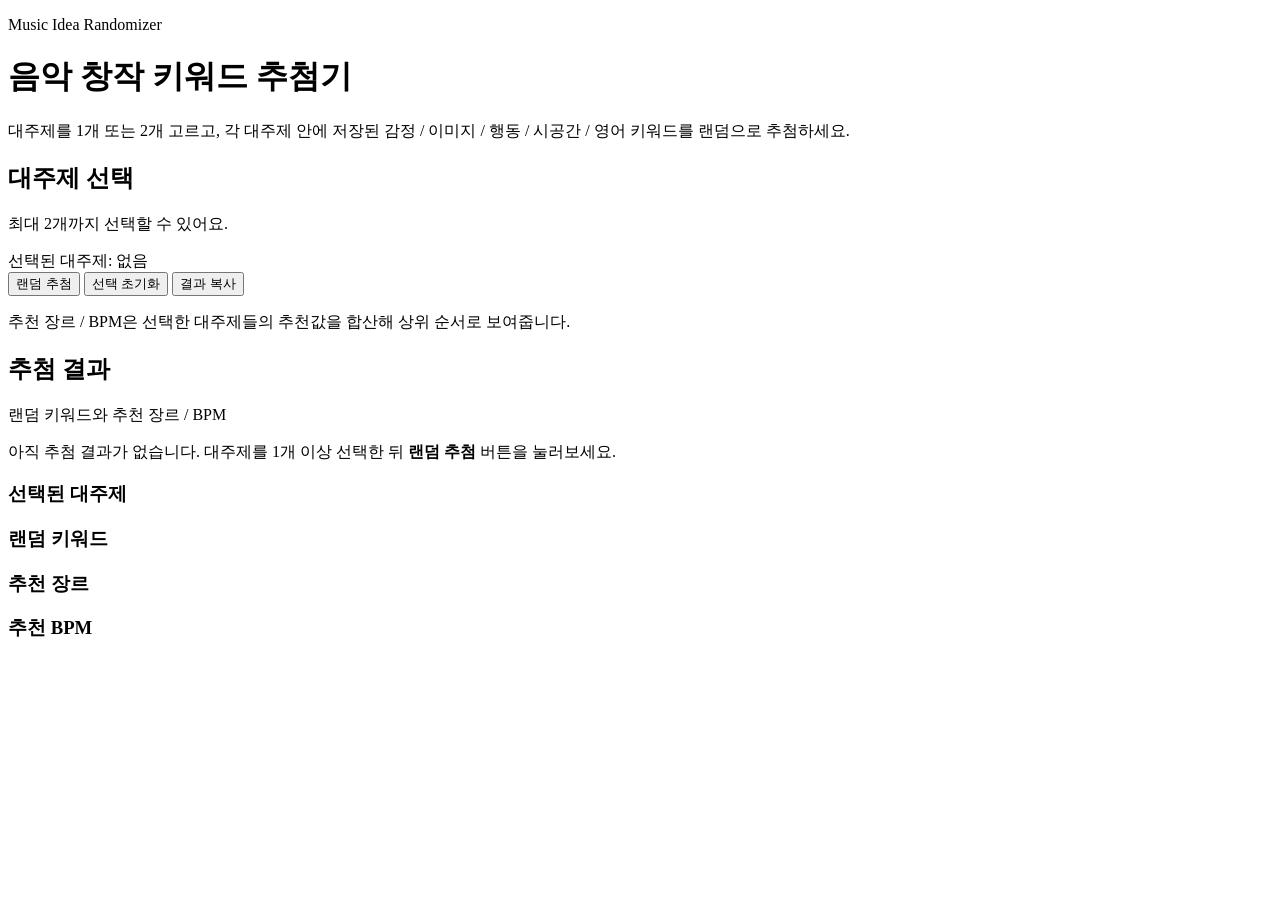
==== index.html @ 4cd6a11c "Create index.html" ====
<!DOCTYPE html>
<html lang="ko">
<head>
  <meta charset="UTF-8" />
  <meta name="viewport" content="width=device-width, initial-scale=1.0" />
  <title>Music Idea Randomizer</title>
  <link rel="stylesheet" href="./style.css" />
</head>
<body>
  <div class="app-shell">
    <header class="hero">
      <p class="hero-kicker">Music Idea Randomizer</p>
      <h1>음악 창작 키워드 추첨기</h1>
      <p class="hero-desc">
        대주제를 1개 또는 2개 고르고, 각 대주제 안에 저장된
        감정 / 이미지 / 행동 / 시공간 / 영어 키워드를 랜덤으로 추첨하세요.
      </p>
    </header>

    <main class="main-grid">
      <section class="panel">
        <div class="panel-head">
          <div>
            <h2>대주제 선택</h2>
            <p class="panel-sub">최대 2개까지 선택할 수 있어요.</p>
          </div>
          <div id="selectedSummary" class="selected-summary">
            선택된 대주제: 없음
          </div>
        </div>

        <div id="themeGrid" class="theme-grid"></div>
      </section>

      <section class="panel control-panel">
        <div class="control-buttons">
          <button id="drawBtn" class="btn btn-primary">랜덤 추첨</button>
          <button id="resetBtn" class="btn btn-secondary">선택 초기화</button>
          <button id="copyBtn" class="btn btn-ghost">결과 복사</button>
        </div>
        <p class="panel-note">
          추천 장르 / BPM은 선택한 대주제들의 추천값을 합산해 상위 순서로 보여줍니다.
        </p>
      </section>

      <section class="panel">
        <div class="panel-head">
          <div>
            <h2>추첨 결과</h2>
            <p class="panel-sub">랜덤 키워드와 추천 장르 / BPM</p>
          </div>
        </div>

        <div id="emptyState" class="empty-state">
          아직 추첨 결과가 없습니다. 대주제를 1개 이상 선택한 뒤
          <strong>랜덤 추첨</strong> 버튼을 눌러보세요.
        </div>

        <div id="resultWrap" class="result-wrap is-hidden">
          <div class="result-section">
            <h3>선택된 대주제</h3>
            <div id="selectedThemesView" class="selected-themes-view"></div>
          </div>

          <div class="result-section">
            <h3>랜덤 키워드</h3>
            <div id="keywordCards" class="keyword-cards"></div>
          </div>

          <div class="recommend-grid">
            <div class="result-section">
              <h3>추천 장르</h3>
              <div id="genreRecommendations" class="recommend-list"></div>
            </div>

            <div class="result-section">
              <h3>추천 BPM</h3>
              <div id="bpmRecommendations" class="recommend-list"></div>
            </div>
          </div>
        </div>
      </section>
    </main>
  </div>

  <script src="./app.js"></script>
</body>
</html>
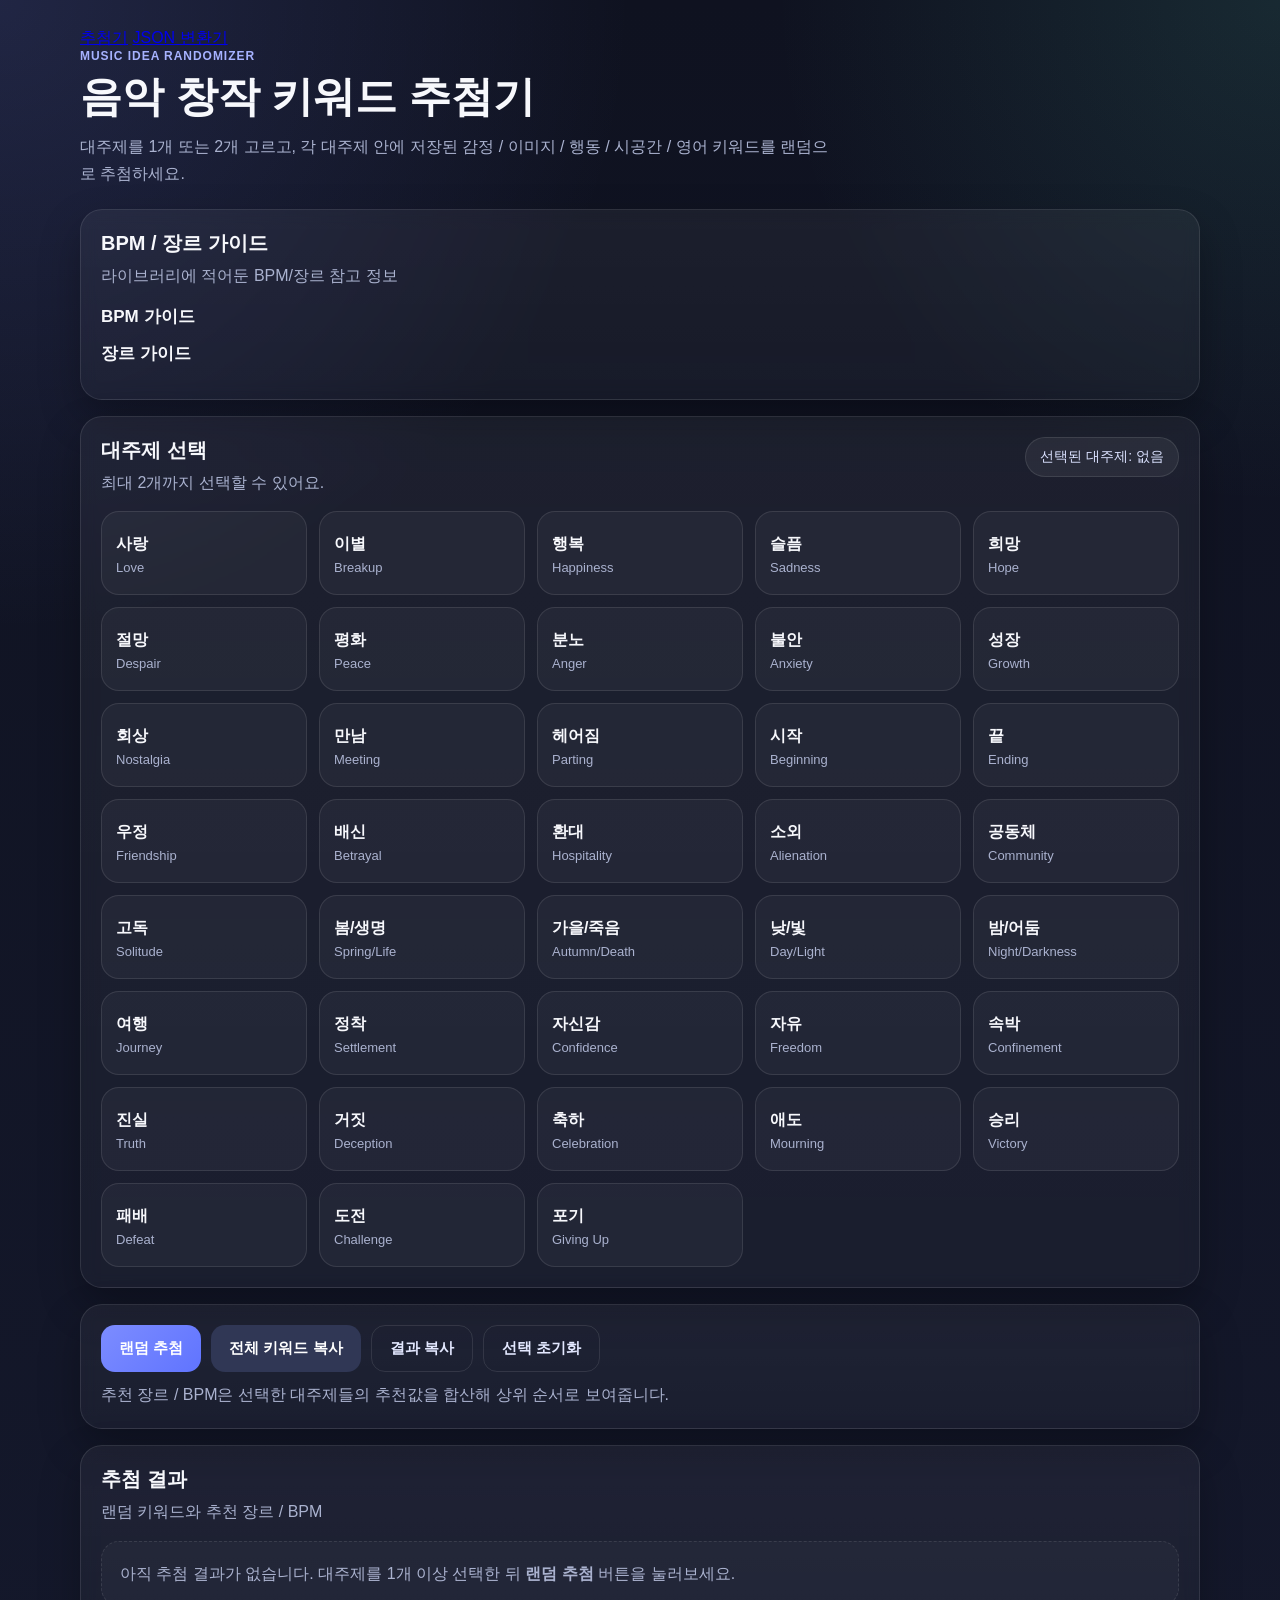
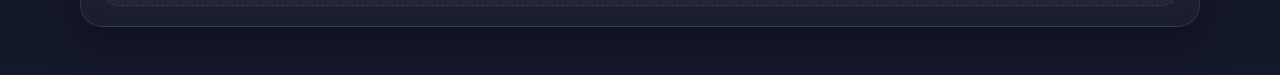
==== commit f27b9b8b: "Update index.html" ====
--- a/index.html
+++ b/index.html
@@ -9,6 +9,10 @@
 <body>
   <div class="app-shell">
     <header class="hero">
+      <div class="top-nav">
+        <a class="nav-link" href="./index.html">추첨기</a>
+        <a class="nav-link" href="./converter.html">JSON 변환기</a>
+      </div>
       <p class="hero-kicker">Music Idea Randomizer</p>
       <h1>음악 창작 키워드 추첨기</h1>
       <p class="hero-desc">
@@ -18,6 +22,26 @@
     </header>
 
     <main class="main-grid">
+      <section class="panel">
+        <div class="panel-head">
+          <div>
+            <h2>BPM / 장르 가이드</h2>
+            <p class="panel-sub">라이브러리에 적어둔 BPM/장르 참고 정보</p>
+          </div>
+        </div>
+
+        <div class="guide-grid">
+          <div class="guide-block">
+            <h3>BPM 가이드</h3>
+            <div id="bpmLibraryView" class="guide-list"></div>
+          </div>
+
+          <div class="guide-block">
+            <h3>장르 가이드</h3>
+            <div id="genreLibraryView" class="guide-list"></div>
+          </div>
+        </div>
+      </section>
       <section class="panel">
         <div class="panel-head">
           <div>
@@ -35,8 +59,9 @@
       <section class="panel control-panel">
         <div class="control-buttons">
           <button id="drawBtn" class="btn btn-primary">랜덤 추첨</button>
-          <button id="resetBtn" class="btn btn-secondary">선택 초기화</button>
+          <button id="copyKeywordsBtn" class="btn btn-secondary">전체 키워드 복사</button>
           <button id="copyBtn" class="btn btn-ghost">결과 복사</button>
+          <button id="resetBtn" class="btn btn-ghost">선택 초기화</button>
         </div>
         <p class="panel-note">
           추천 장르 / BPM은 선택한 대주제들의 추천값을 합산해 상위 순서로 보여줍니다.
@@ -57,6 +82,10 @@
         </div>
 
         <div id="resultWrap" class="result-wrap is-hidden">
+          <div class="result-section">
+            <h3>선택 주제별 추천</h3>
+            <div id="themeRecommendationsView" class="theme-recommend-grid"></div>
+          </div>
           <div class="result-section">
             <h3>선택된 대주제</h3>
             <div id="selectedThemesView" class="selected-themes-view"></div>
--- a/style.css
+++ b/style.css
@@ -0,0 +1,387 @@
+:root {
+  --bg: #0f1220;
+  --bg-2: #14182b;
+  --panel: rgba(255, 255, 255, 0.05);
+  --panel-strong: rgba(255, 255, 255, 0.08);
+  --line: rgba(255, 255, 255, 0.1);
+  --text: #f7f8fc;
+  --muted: #aab2cf;
+  --primary: #7c8cff;
+  --primary-strong: #6074ff;
+  --chip: #232942;
+  --chip-active: rgba(124, 140, 255, 0.18);
+  --shadow: 0 18px 40px rgba(0, 0, 0, 0.28);
+  --radius-xl: 22px;
+  --radius-lg: 18px;
+  --radius-md: 14px;
+  --radius-sm: 12px;
+}
+
+* {
+  box-sizing: border-box;
+}
+
+html,
+body {
+  margin: 0;
+  padding: 0;
+}
+
+body {
+  font-family: "Pretendard", "Apple SD Gothic Neo", "Noto Sans KR", sans-serif;
+  color: var(--text);
+  background:
+    radial-gradient(circle at 0% 0%, rgba(124, 140, 255, 0.16), transparent 30%),
+    radial-gradient(circle at 100% 0%, rgba(90, 210, 180, 0.12), transparent 24%),
+    linear-gradient(180deg, var(--bg), var(--bg-2));
+  min-height: 100vh;
+}
+
+.app-shell {
+  width: min(1120px, calc(100% - 28px));
+  margin: 0 auto;
+  padding: 28px 0 48px;
+}
+
+.hero {
+  margin-bottom: 22px;
+}
+
+.hero-kicker {
+  margin: 0 0 10px;
+  color: #a6b2ff;
+  font-weight: 700;
+  font-size: 12px;
+  letter-spacing: 0.08em;
+  text-transform: uppercase;
+}
+
+.hero h1 {
+  margin: 0 0 12px;
+  font-size: clamp(28px, 4vw, 42px);
+  line-height: 1.14;
+}
+
+.hero-desc {
+  margin: 0;
+  color: var(--muted);
+  line-height: 1.7;
+  max-width: 760px;
+}
+
+.main-grid {
+  display: grid;
+  gap: 16px;
+}
+
+.panel {
+  background: linear-gradient(180deg, rgba(255,255,255,0.05), rgba(255,255,255,0.03));
+  border: 1px solid var(--line);
+  border-radius: var(--radius-xl);
+  padding: 20px;
+  box-shadow: var(--shadow);
+  backdrop-filter: blur(8px);
+}
+
+.panel-head {
+  display: flex;
+  justify-content: space-between;
+  align-items: flex-start;
+  gap: 16px;
+  margin-bottom: 16px;
+}
+
+.panel h2 {
+  margin: 0 0 6px;
+  font-size: 20px;
+}
+
+.panel h3 {
+  margin: 0 0 14px;
+  font-size: 17px;
+}
+
+.panel-sub,
+.panel-note {
+  margin: 0;
+  color: var(--muted);
+  line-height: 1.6;
+}
+
+.selected-summary {
+  background: rgba(255, 255, 255, 0.06);
+  border: 1px solid var(--line);
+  color: #dbe1ff;
+  border-radius: 999px;
+  padding: 10px 14px;
+  font-size: 14px;
+  white-space: nowrap;
+}
+
+.theme-grid {
+  display: grid;
+  grid-template-columns: repeat(auto-fill, minmax(170px, 1fr));
+  gap: 12px;
+}
+
+.theme-btn {
+  appearance: none;
+  border: 1px solid var(--line);
+  background: rgba(255, 255, 255, 0.04);
+  color: var(--text);
+  border-radius: var(--radius-lg);
+  padding: 14px 14px 12px;
+  min-height: 84px;
+  text-align: left;
+  cursor: pointer;
+  transition: transform 0.16s ease, border-color 0.16s ease, background 0.16s ease;
+}
+
+.theme-btn:hover {
+  transform: translateY(-2px);
+  border-color: rgba(124, 140, 255, 0.5);
+}
+
+.theme-btn.is-active {
+  background: linear-gradient(180deg, var(--chip-active), rgba(124, 140, 255, 0.08));
+  border-color: rgba(124, 140, 255, 0.78);
+  box-shadow: inset 0 0 0 1px rgba(124, 140, 255, 0.2);
+}
+
+.theme-btn .ko {
+  display: block;
+  font-size: 16px;
+  font-weight: 700;
+  margin-bottom: 5px;
+}
+
+.theme-btn .en {
+  display: block;
+  font-size: 13px;
+  color: var(--muted);
+}
+
+.control-panel {
+  display: flex;
+  flex-direction: column;
+  gap: 10px;
+}
+
+.control-buttons {
+  display: flex;
+  flex-wrap: wrap;
+  gap: 10px;
+}
+
+.btn {
+  appearance: none;
+  border: 0;
+  border-radius: var(--radius-md);
+  padding: 13px 18px;
+  font-size: 15px;
+  font-weight: 700;
+  cursor: pointer;
+  transition: transform 0.16s ease, opacity 0.16s ease;
+}
+
+.btn:hover {
+  transform: translateY(-1px);
+}
+
+.btn-primary {
+  background: linear-gradient(135deg, var(--primary), var(--primary-strong));
+  color: #fff;
+}
+
+.btn-secondary {
+  background: #303755;
+  color: #fff;
+}
+
+.btn-ghost {
+  background: transparent;
+  border: 1px solid var(--line);
+  color: #e3e8ff;
+}
+
+.empty-state {
+  border: 1px dashed var(--line);
+  background: rgba(255, 255, 255, 0.03);
+  border-radius: var(--radius-lg);
+  padding: 18px;
+  color: var(--muted);
+  line-height: 1.7;
+}
+
+.result-wrap {
+  display: grid;
+  gap: 16px;
+}
+
+.is-hidden {
+  display: none !important;
+}
+
+.result-section {
+  background: rgba(255, 255, 255, 0.03);
+  border: 1px solid var(--line);
+  border-radius: var(--radius-lg);
+  padding: 16px;
+}
+
+.selected-themes-view {
+  display: flex;
+  flex-wrap: wrap;
+  gap: 10px;
+}
+
+.theme-tag {
+  display: inline-flex;
+  align-items: center;
+  gap: 8px;
+  background: var(--chip);
+  border: 1px solid var(--line);
+  border-radius: 999px;
+  padding: 10px 14px;
+  font-size: 14px;
+}
+
+.theme-tag span {
+  color: var(--muted);
+}
+
+.keyword-cards {
+  display: grid;
+  grid-template-columns: repeat(auto-fit, minmax(185px, 1fr));
+  gap: 12px;
+}
+
+.keyword-card {
+  background: linear-gradient(180deg, rgba(124, 140, 255, 0.12), rgba(255, 255, 255, 0.03));
+  border: 1px solid var(--line);
+  border-radius: var(--radius-md);
+  padding: 14px;
+}
+
+.keyword-label {
+  color: #b2badb;
+  font-size: 13px;
+  margin-bottom: 8px;
+}
+
+.keyword-value {
+  font-size: 18px;
+  font-weight: 700;
+  line-height: 1.5;
+  word-break: keep-all;
+}
+
+.recommend-grid {
+  display: grid;
+  grid-template-columns: 1fr 1fr;
+  gap: 12px;
+}
+
+.recommend-list {
+  display: grid;
+  gap: 10px;
+}
+
+.recommend-item {
+  background: var(--chip);
+  border: 1px solid var(--line);
+  border-radius: var(--radius-md);
+  padding: 12px 14px;
+}
+
+.recommend-top {
+  display: flex;
+  justify-content: space-between;
+  align-items: center;
+  gap: 12px;
+  margin-bottom: 6px;
+}
+
+.recommend-name {
+  font-weight: 700;
+}
+
+.recommend-score {
+  font-size: 12px;
+  color: #cfdaff;
+  background: rgba(124, 140, 255, 0.15);
+  border: 1px solid rgba(124, 140, 255, 0.24);
+  border-radius: 999px;
+  padding: 4px 8px;
+  white-space: nowrap;
+}
+
+.recommend-reason {
+  color: var(--muted);
+  font-size: 13px;
+  line-height: 1.6;
+}
+
+.toast {
+  position: fixed;
+  left: 50%;
+  bottom: 24px;
+  transform: translateX(-50%);
+  background: #20263d;
+  color: #fff;
+  border: 1px solid var(--line);
+  border-radius: 999px;
+  padding: 12px 16px;
+  box-shadow: var(--shadow);
+  z-index: 999;
+  font-size: 14px;
+}
+
+@media (max-width: 820px) {
+  .panel-head {
+    flex-direction: column;
+  }
+
+  .selected-summary {
+    width: 100%;
+    white-space: normal;
+  }
+
+  .recommend-grid {
+    grid-template-columns: 1fr;
+  }
+}
+
+@media (max-width: 720px) {
+  .app-shell {
+    width: min(100% - 18px, 1100px);
+    padding-top: 18px;
+  }
+
+  .panel {
+    padding: 16px;
+  }
+
+  .theme-grid {
+    grid-template-columns: repeat(2, 1fr);
+  }
+
+  .keyword-cards {
+    grid-template-columns: 1fr 1fr;
+  }
+}
+
+@media (max-width: 520px) {
+  .theme-grid,
+  .keyword-cards {
+    grid-template-columns: 1fr;
+  }
+
+  .control-buttons {
+    flex-direction: column;
+  }
+
+  .btn {
+    width: 100%;
+  }
+}
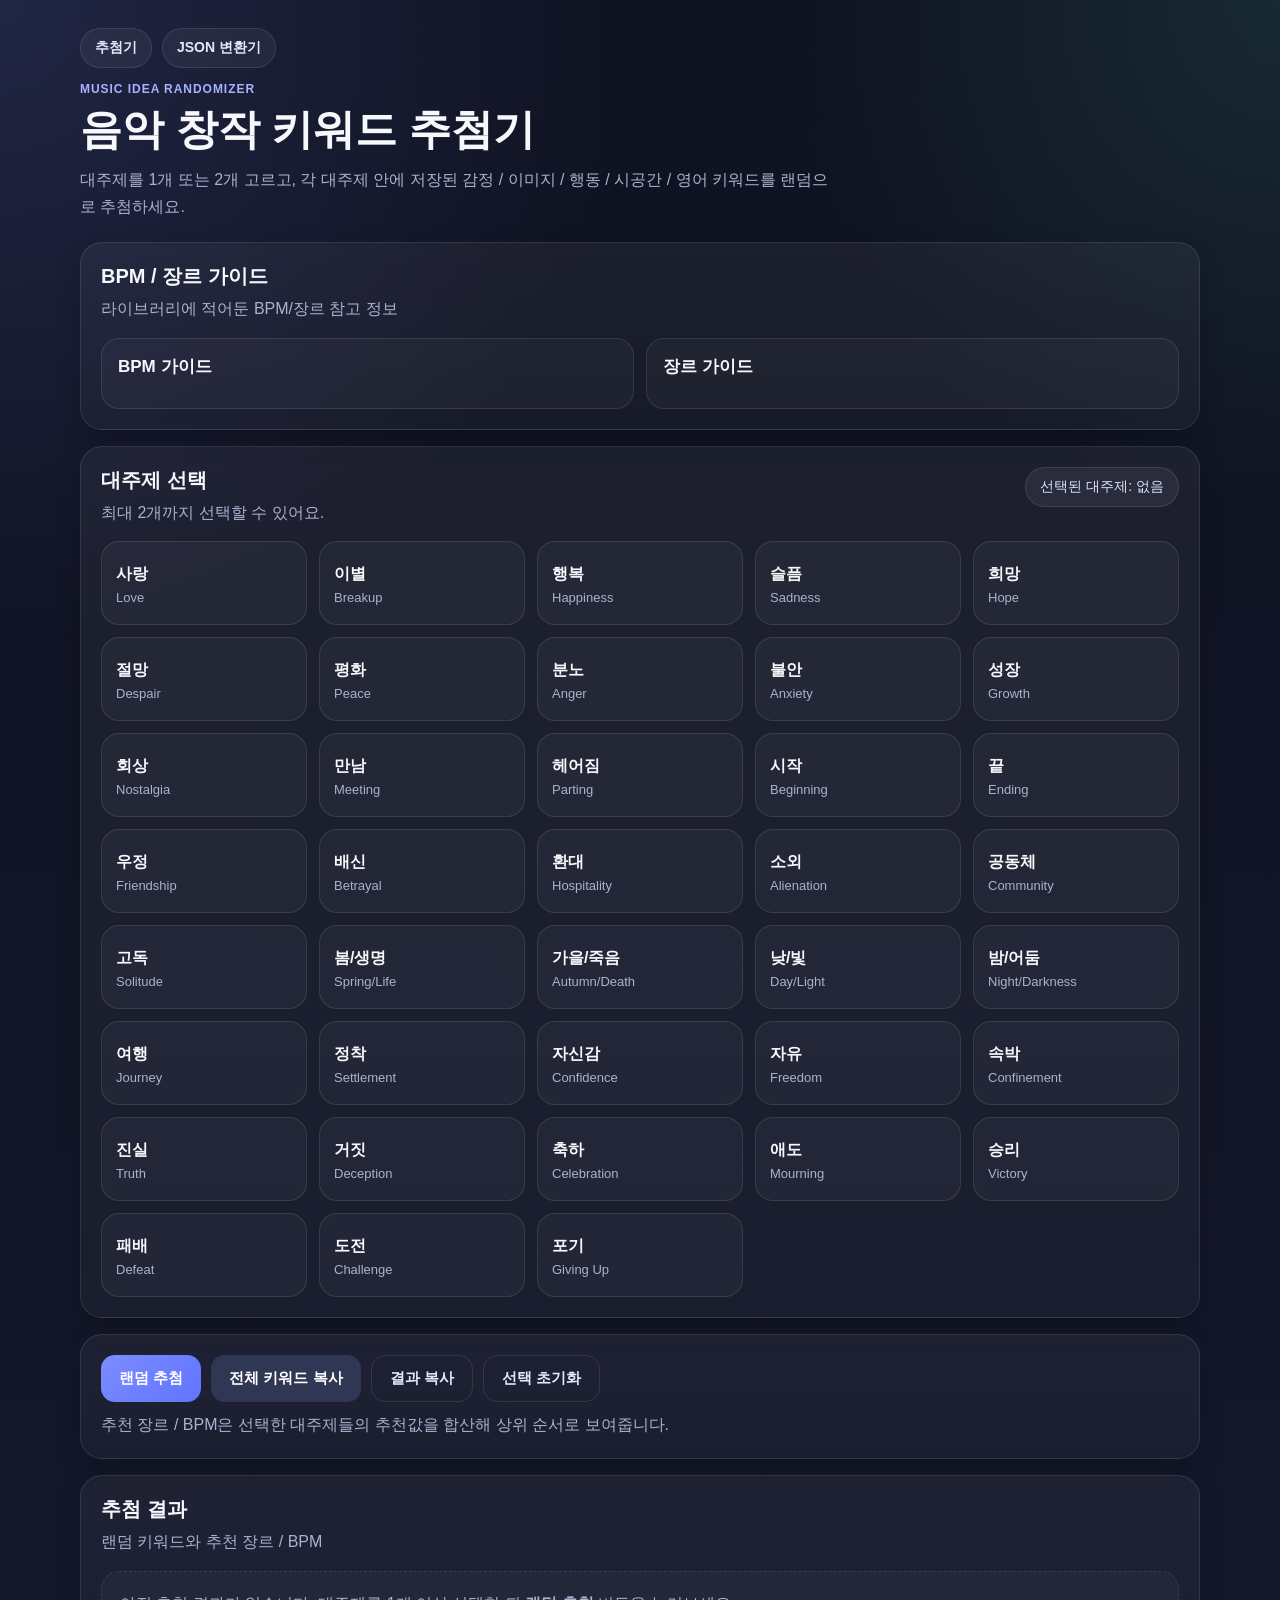
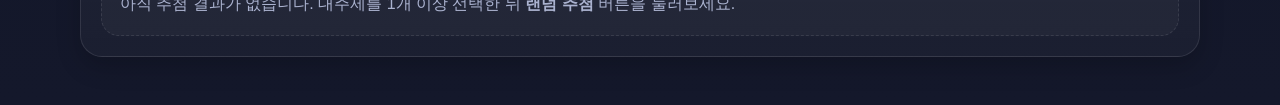
==== commit ae9e60b3: "Update index.html" ====
--- a/index.html
+++ b/index.html
@@ -11,7 +11,7 @@
     <header class="hero">
       <div class="top-nav">
         <a class="nav-link" href="./index.html">추첨기</a>
-        <a class="nav-link" href="./converter.html">JSON 변환기</a>
+        <a class="nav-link" href="./admin.html">JSON 변환기</a>
       </div>
       <p class="hero-kicker">Music Idea Randomizer</p>
       <h1>음악 창작 키워드 추첨기</h1>
--- a/style.css
+++ b/style.css
@@ -80,7 +80,7 @@
   border-radius: var(--radius-xl);
   padding: 20px;
   box-shadow: var(--shadow);
-  backdrop-filter: blur(8px);
+  backdrop-filter: none;
 }
 
 .panel-head {
@@ -138,7 +138,6 @@
 }
 
 .theme-btn:hover {
-  transform: translateY(-2px);
   border-color: rgba(124, 140, 255, 0.5);
 }
 
@@ -185,8 +184,11 @@
 }
 
 .btn:hover {
-  transform: translateY(-1px);
-}
+  transform: none;
+  opacity: 0.96;
+}
+
+
 
 .btn-primary {
   background: linear-gradient(135deg, var(--primary), var(--primary-strong));
@@ -385,3 +387,140 @@
     width: 100%;
   }
 }
+
+.theme-btn,
+.btn,
+.theme-tag,
+.nav-link,
+.keyword-card-actions button {
+  user-select: none;
+}
+
+.top-nav {
+  display: flex;
+  gap: 10px;
+  flex-wrap: wrap;
+  margin-bottom: 14px;
+}
+
+.nav-link {
+  display: inline-flex;
+  align-items: center;
+  padding: 10px 14px;
+  border-radius: 999px;
+  background: rgba(255,255,255,0.05);
+  border: 1px solid var(--line);
+  color: #e3e8ff;
+  text-decoration: none;
+  font-size: 14px;
+  font-weight: 700;
+}
+
+.nav-link:hover {
+  border-color: rgba(124, 140, 255, 0.6);
+}
+
+.guide-grid {
+  display: grid;
+  grid-template-columns: 1fr 1fr;
+  gap: 12px;
+}
+
+.guide-block {
+  background: rgba(255,255,255,0.03);
+  border: 1px solid var(--line);
+  border-radius: var(--radius-lg);
+  padding: 16px;
+}
+
+.guide-list {
+  display: grid;
+  gap: 10px;
+}
+
+.guide-item {
+  background: var(--chip);
+  border: 1px solid var(--line);
+  border-radius: var(--radius-md);
+  padding: 12px 14px;
+}
+
+.guide-item-title {
+  font-weight: 700;
+  margin-bottom: 6px;
+}
+
+.guide-item-desc {
+  color: var(--muted);
+  font-size: 13px;
+  line-height: 1.6;
+}
+
+.keyword-card-actions {
+  display: flex;
+  gap: 8px;
+  margin-top: 12px;
+  flex-wrap: wrap;
+}
+
+.keyword-mini-btn {
+  appearance: none;
+  border: 1px solid var(--line);
+  background: rgba(255,255,255,0.04);
+  color: #e6ebff;
+  border-radius: 999px;
+  padding: 7px 11px;
+  font-size: 12px;
+  font-weight: 700;
+  cursor: pointer;
+}
+
+.keyword-mini-btn:hover {
+  border-color: rgba(124, 140, 255, 0.6);
+}
+
+.theme-recommend-grid {
+  display: grid;
+  gap: 12px;
+}
+
+.theme-recommend-card {
+  background: var(--chip);
+  border: 1px solid var(--line);
+  border-radius: var(--radius-md);
+  padding: 14px;
+}
+
+.theme-recommend-title {
+  font-weight: 700;
+  margin-bottom: 10px;
+}
+
+.theme-recommend-sub {
+  color: var(--muted);
+  font-size: 13px;
+  line-height: 1.6;
+  margin-bottom: 6px;
+}
+
+.keyword-card {
+  background: linear-gradient(180deg, rgba(124, 140, 255, 0.09), rgba(255, 255, 255, 0.03));
+}
+
+.panel {
+  box-shadow: 0 10px 24px rgba(0, 0, 0, 0.18);
+  backdrop-filter: none;
+}
+
+.theme-btn,
+.btn,
+.nav-link,
+.keyword-mini-btn {
+  transition: background-color 0.15s ease, border-color 0.15s ease, opacity 0.15s ease;
+}
+
+@media (max-width: 820px) {
+  .guide-grid {
+    grid-template-columns: 1fr;
+  }
+}
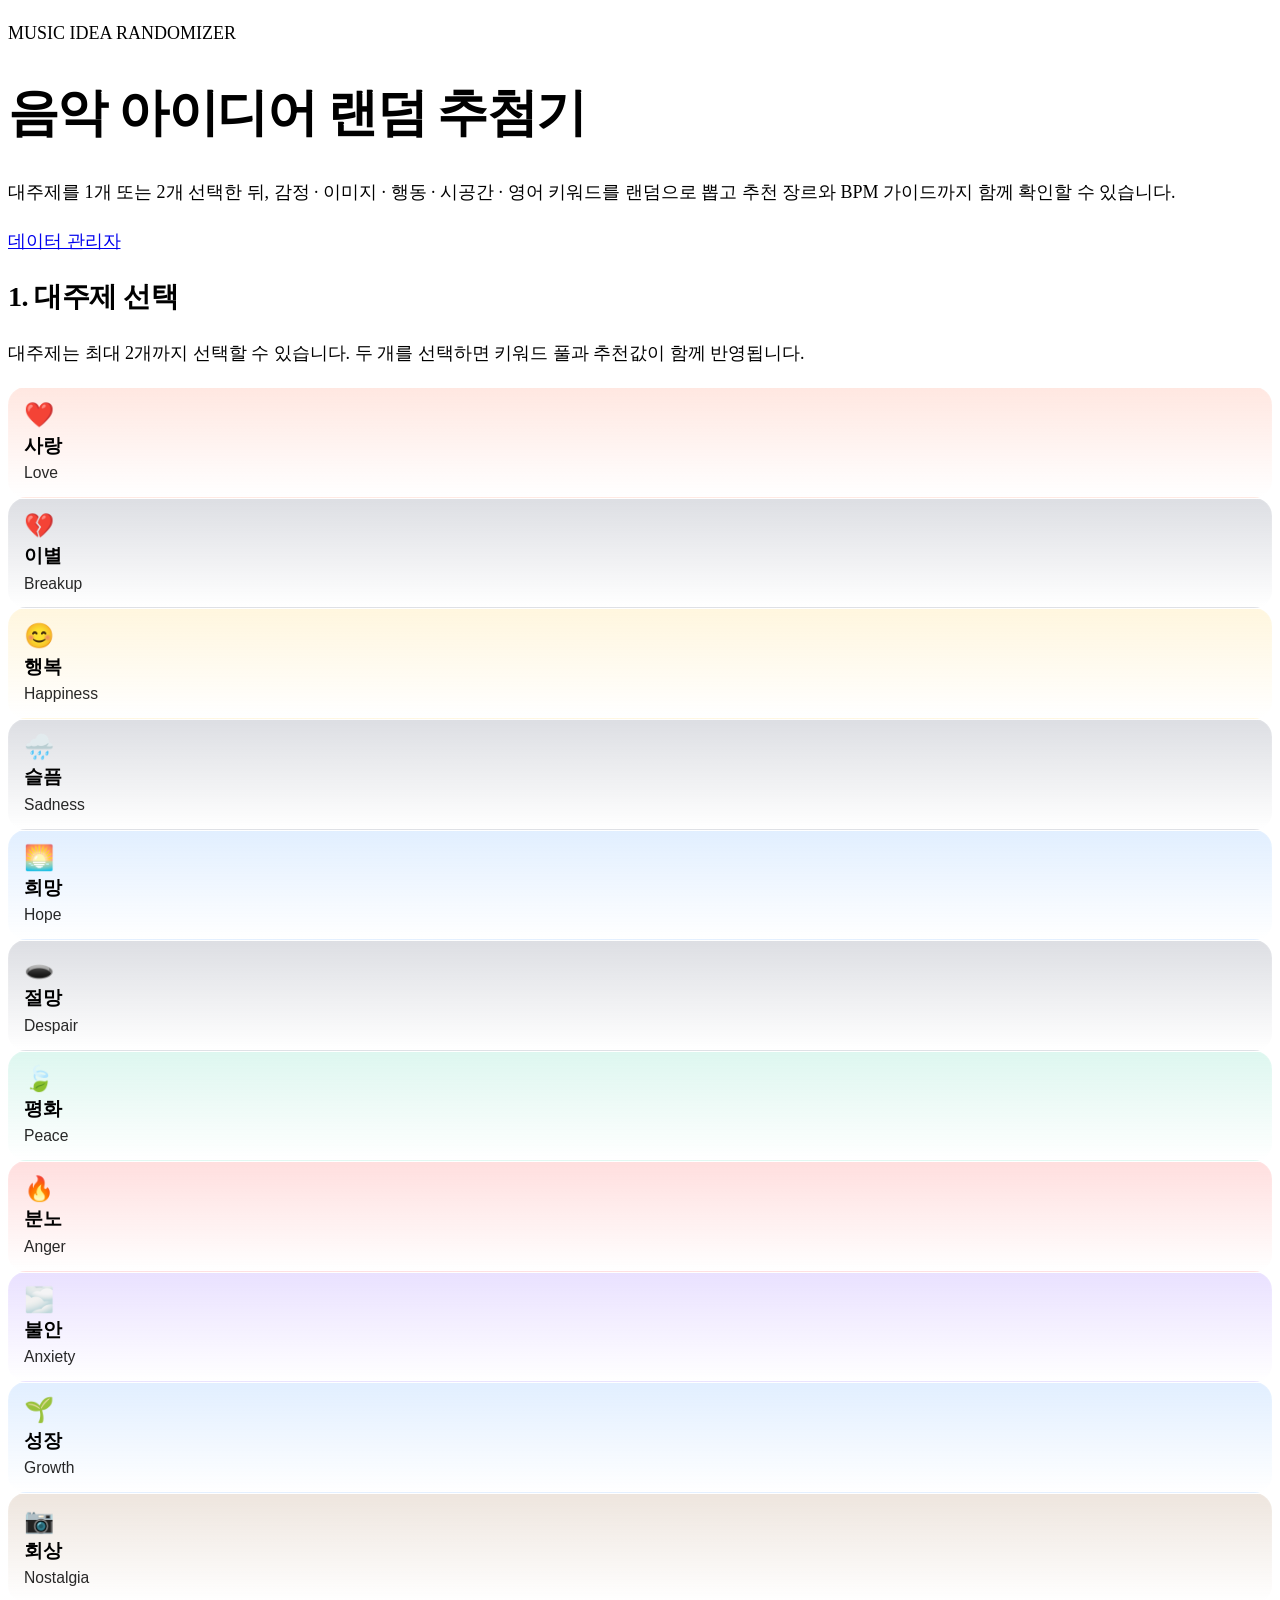
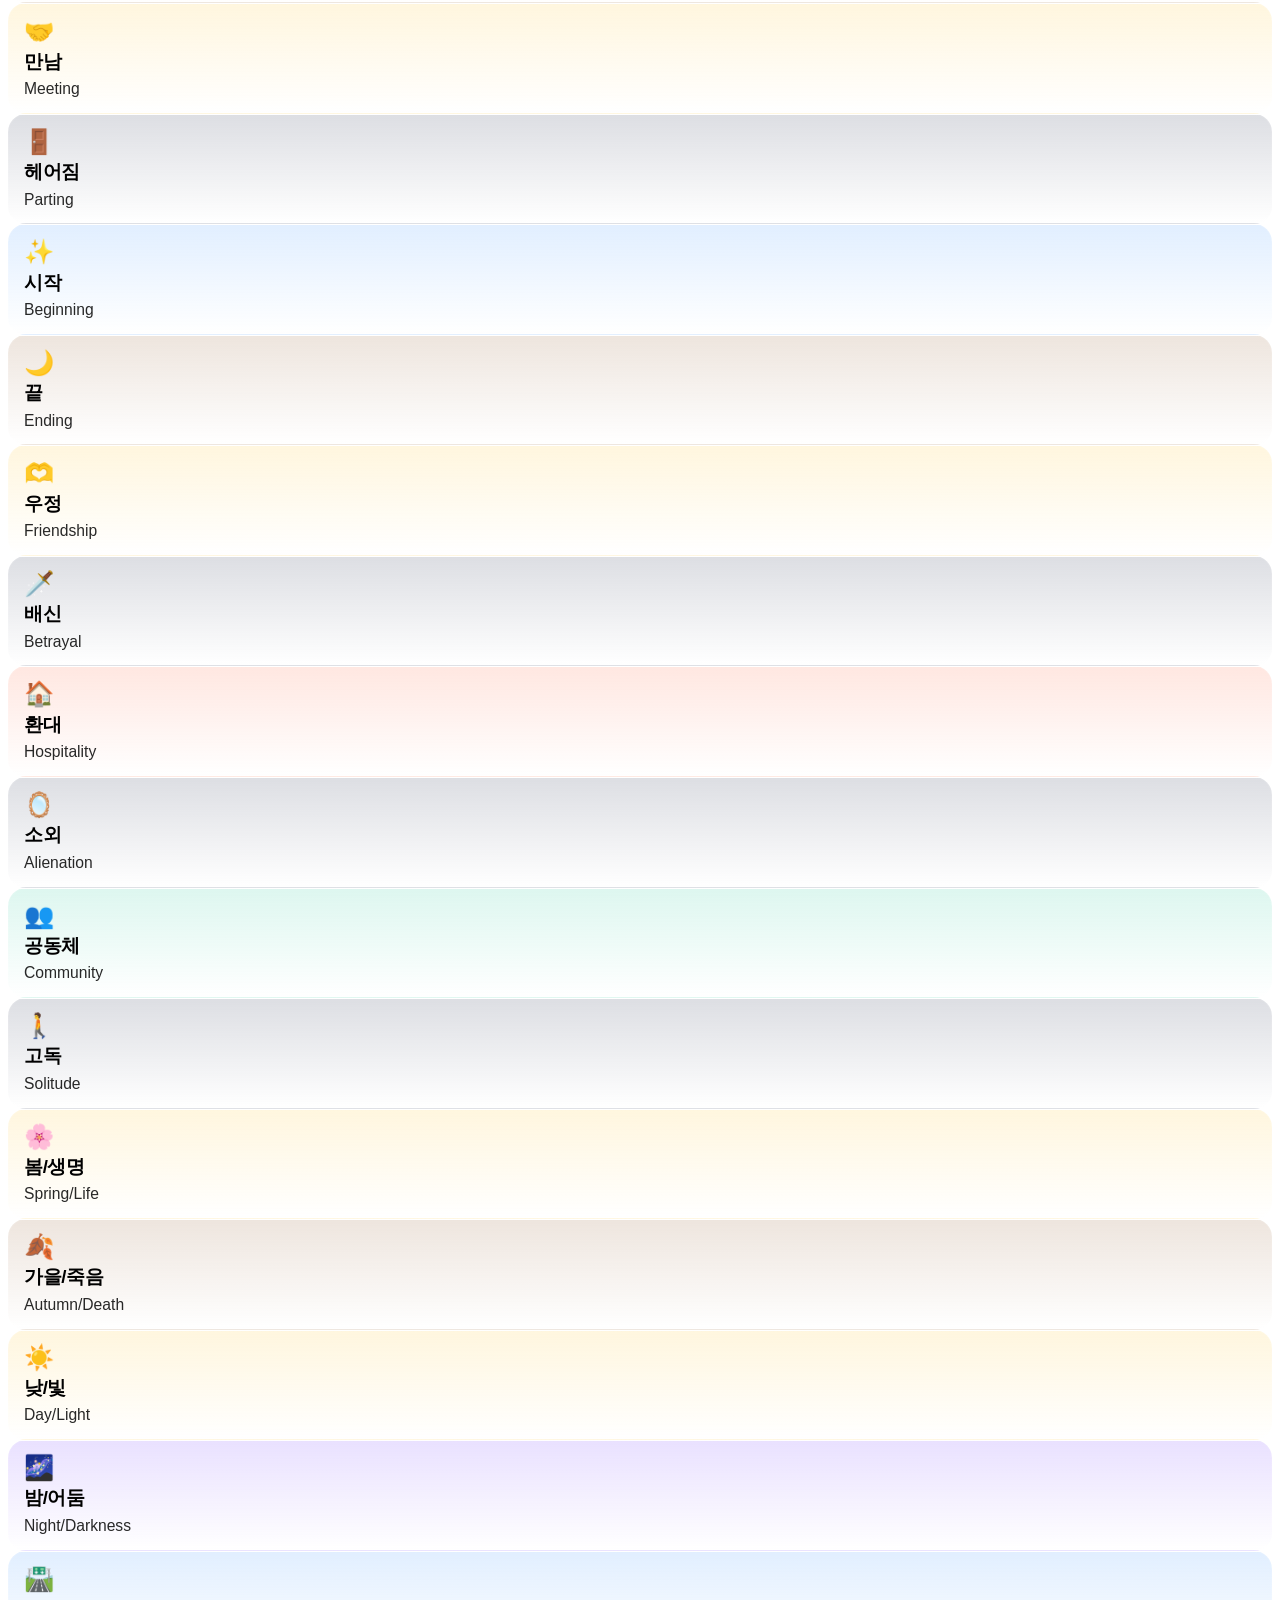
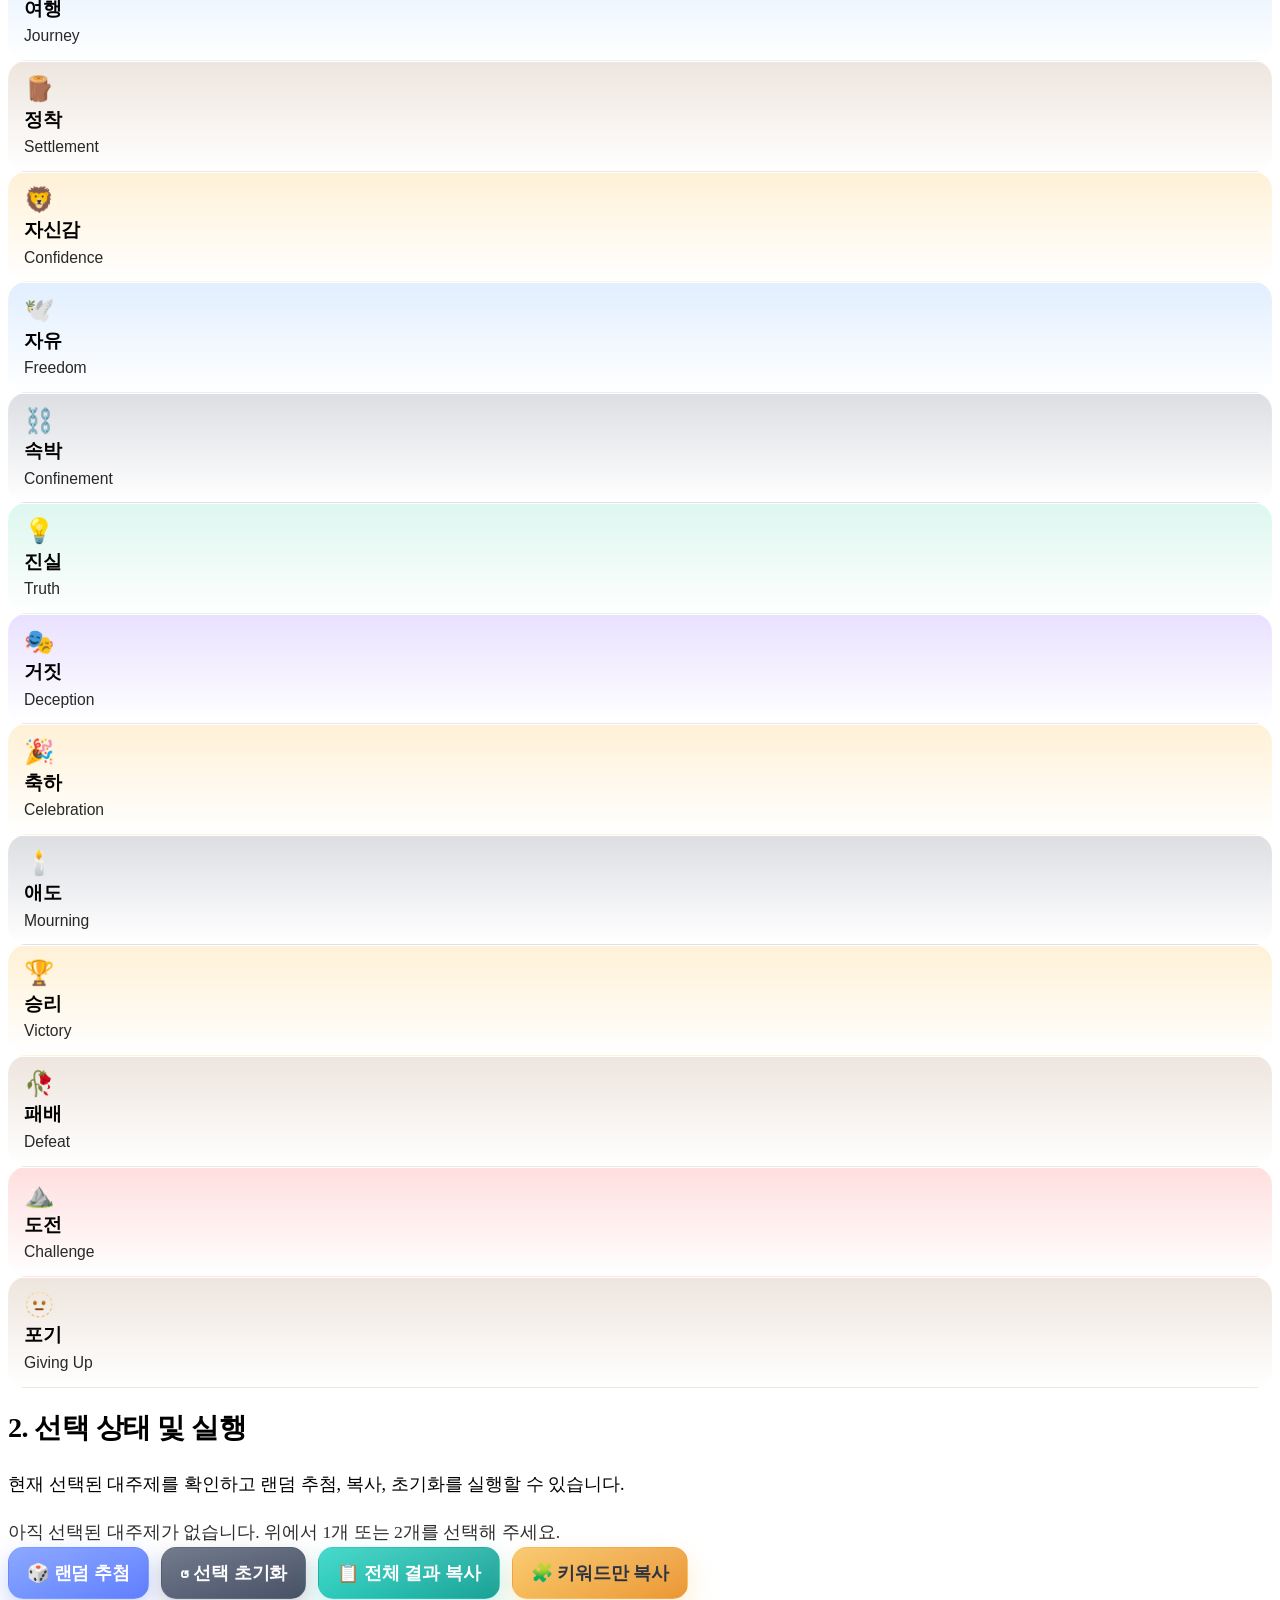
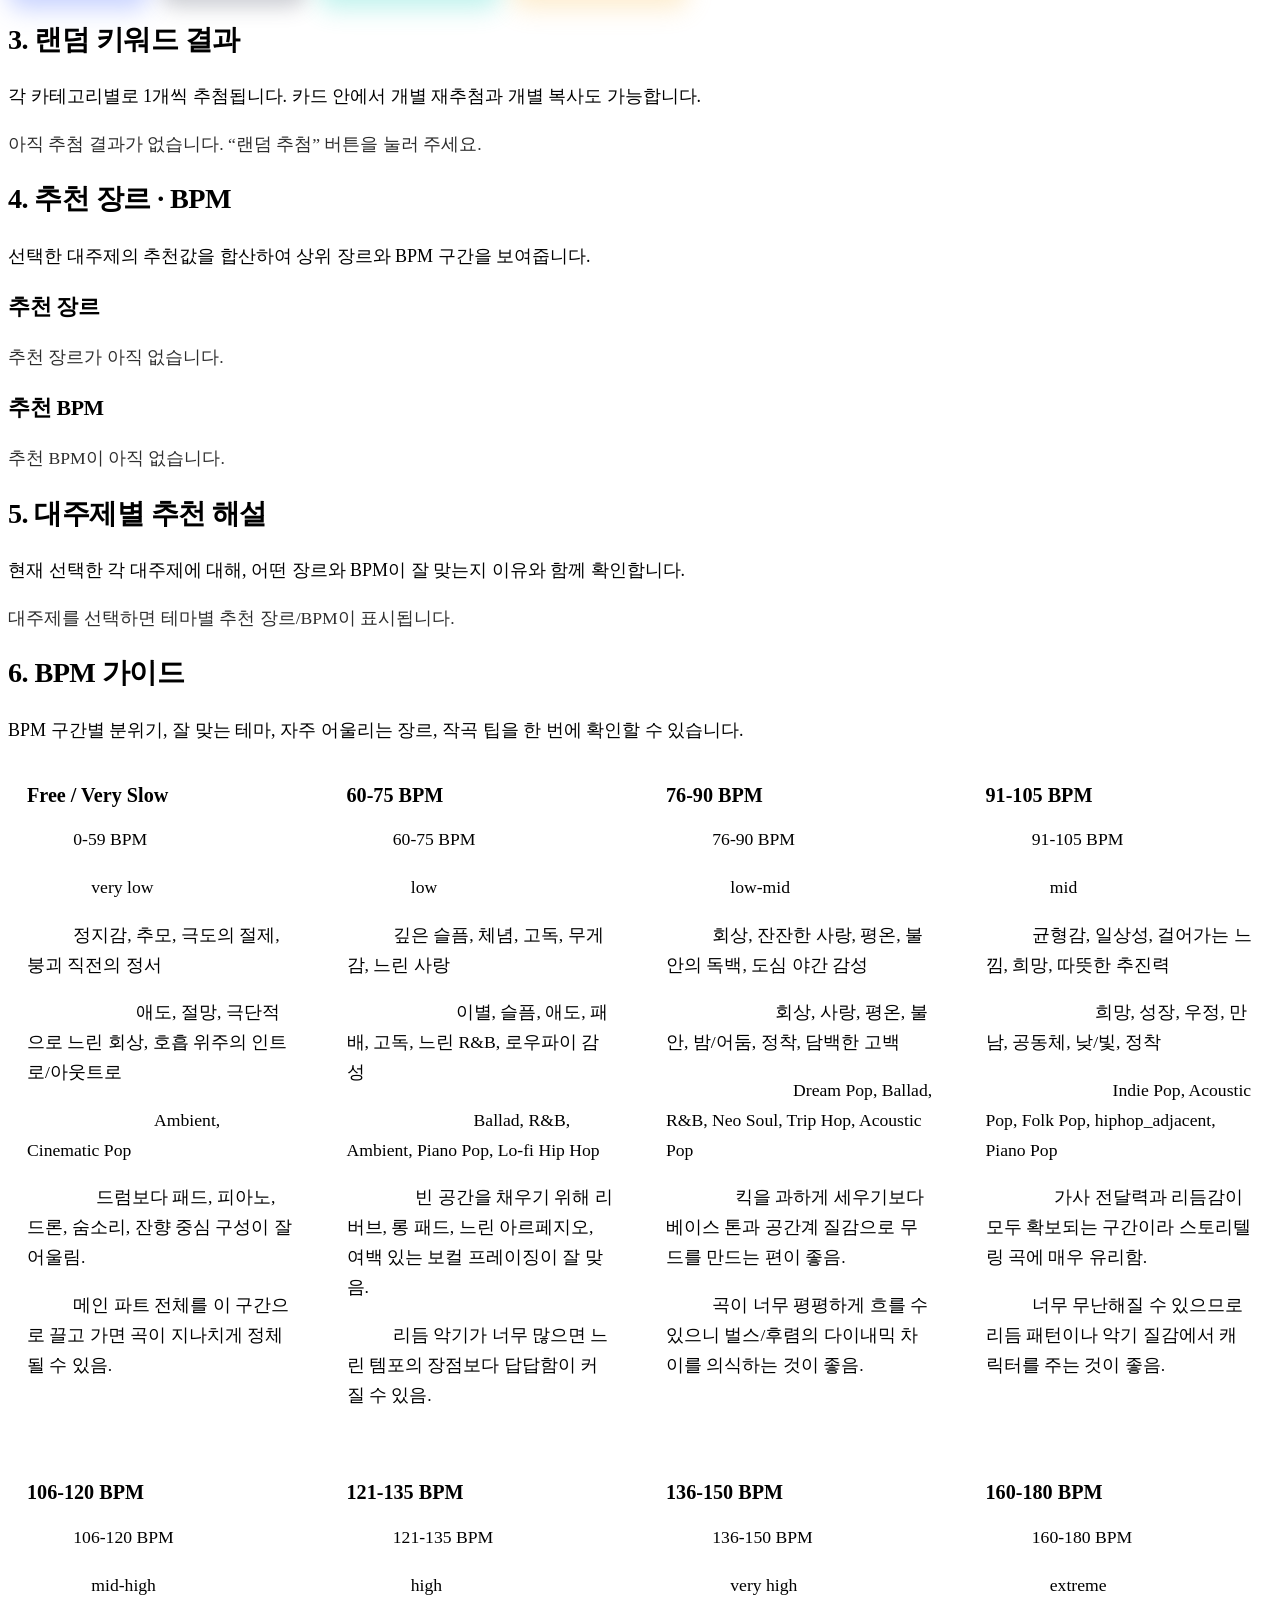
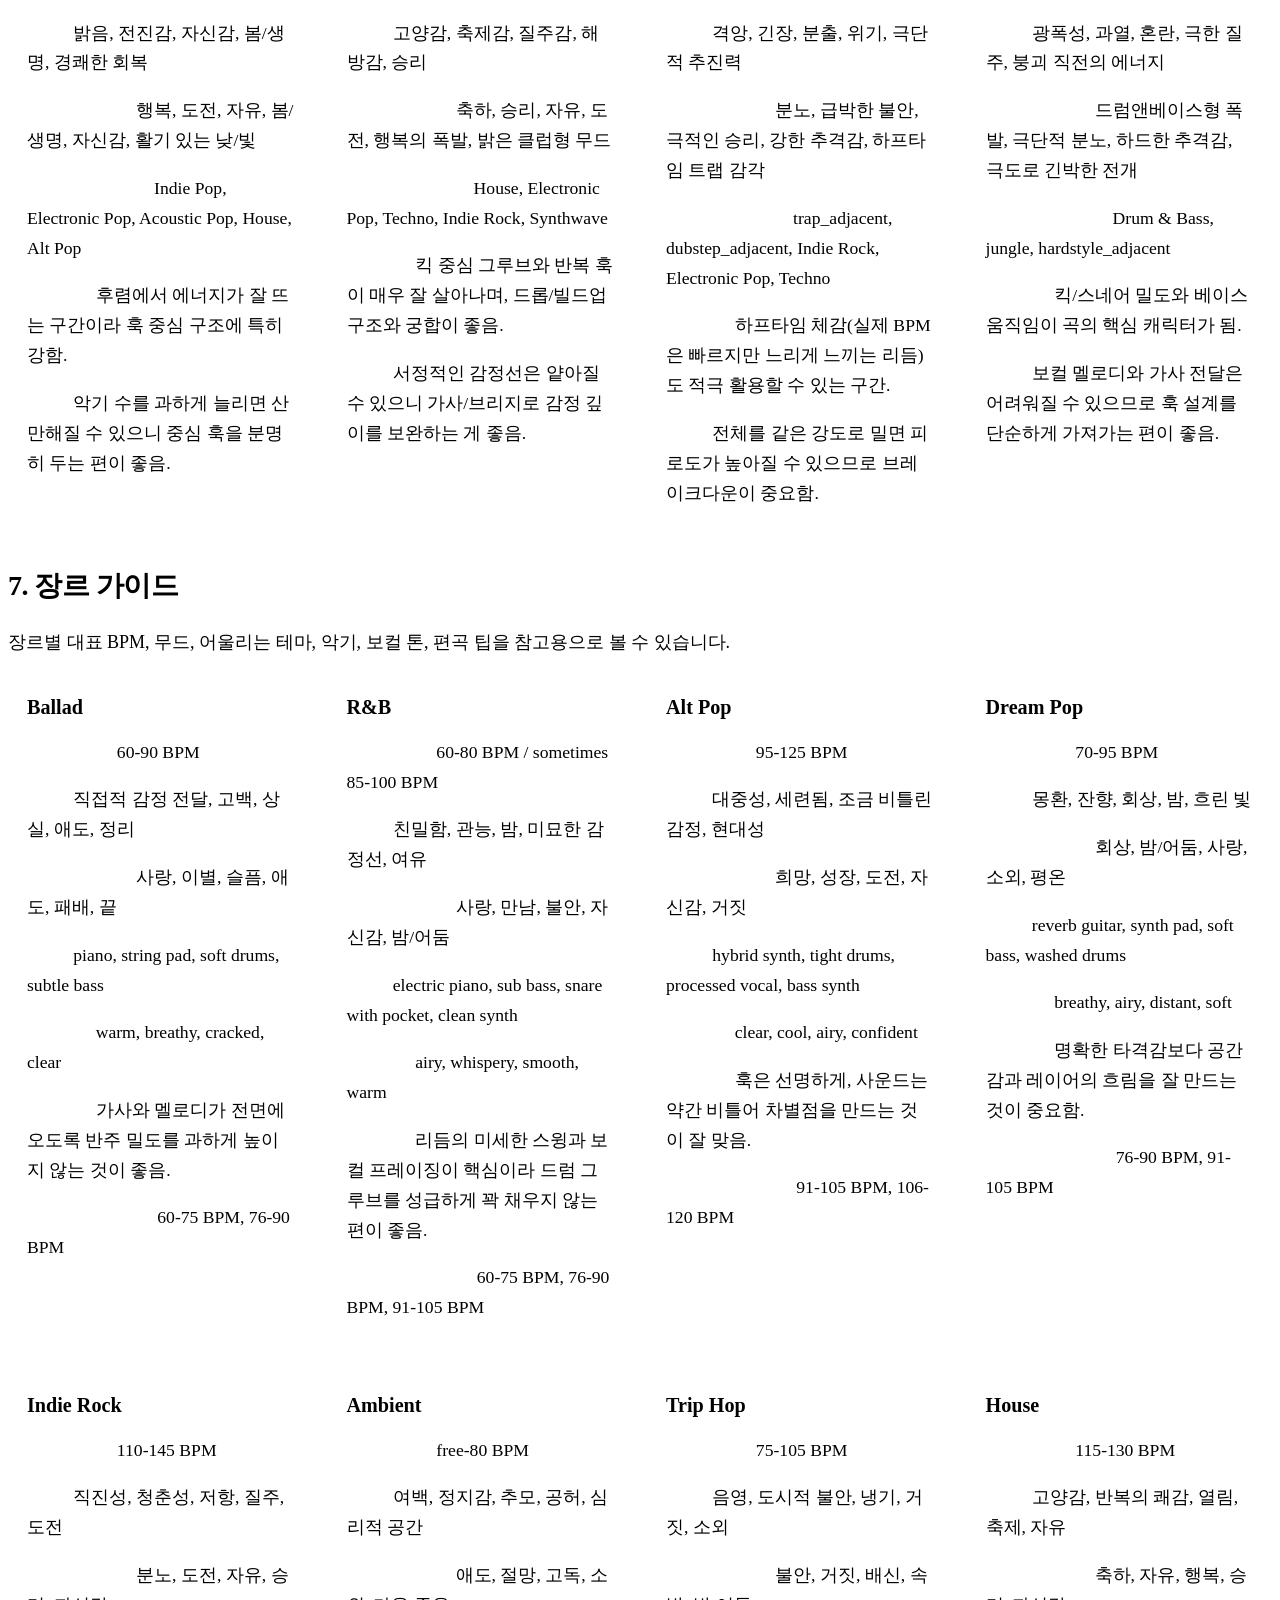
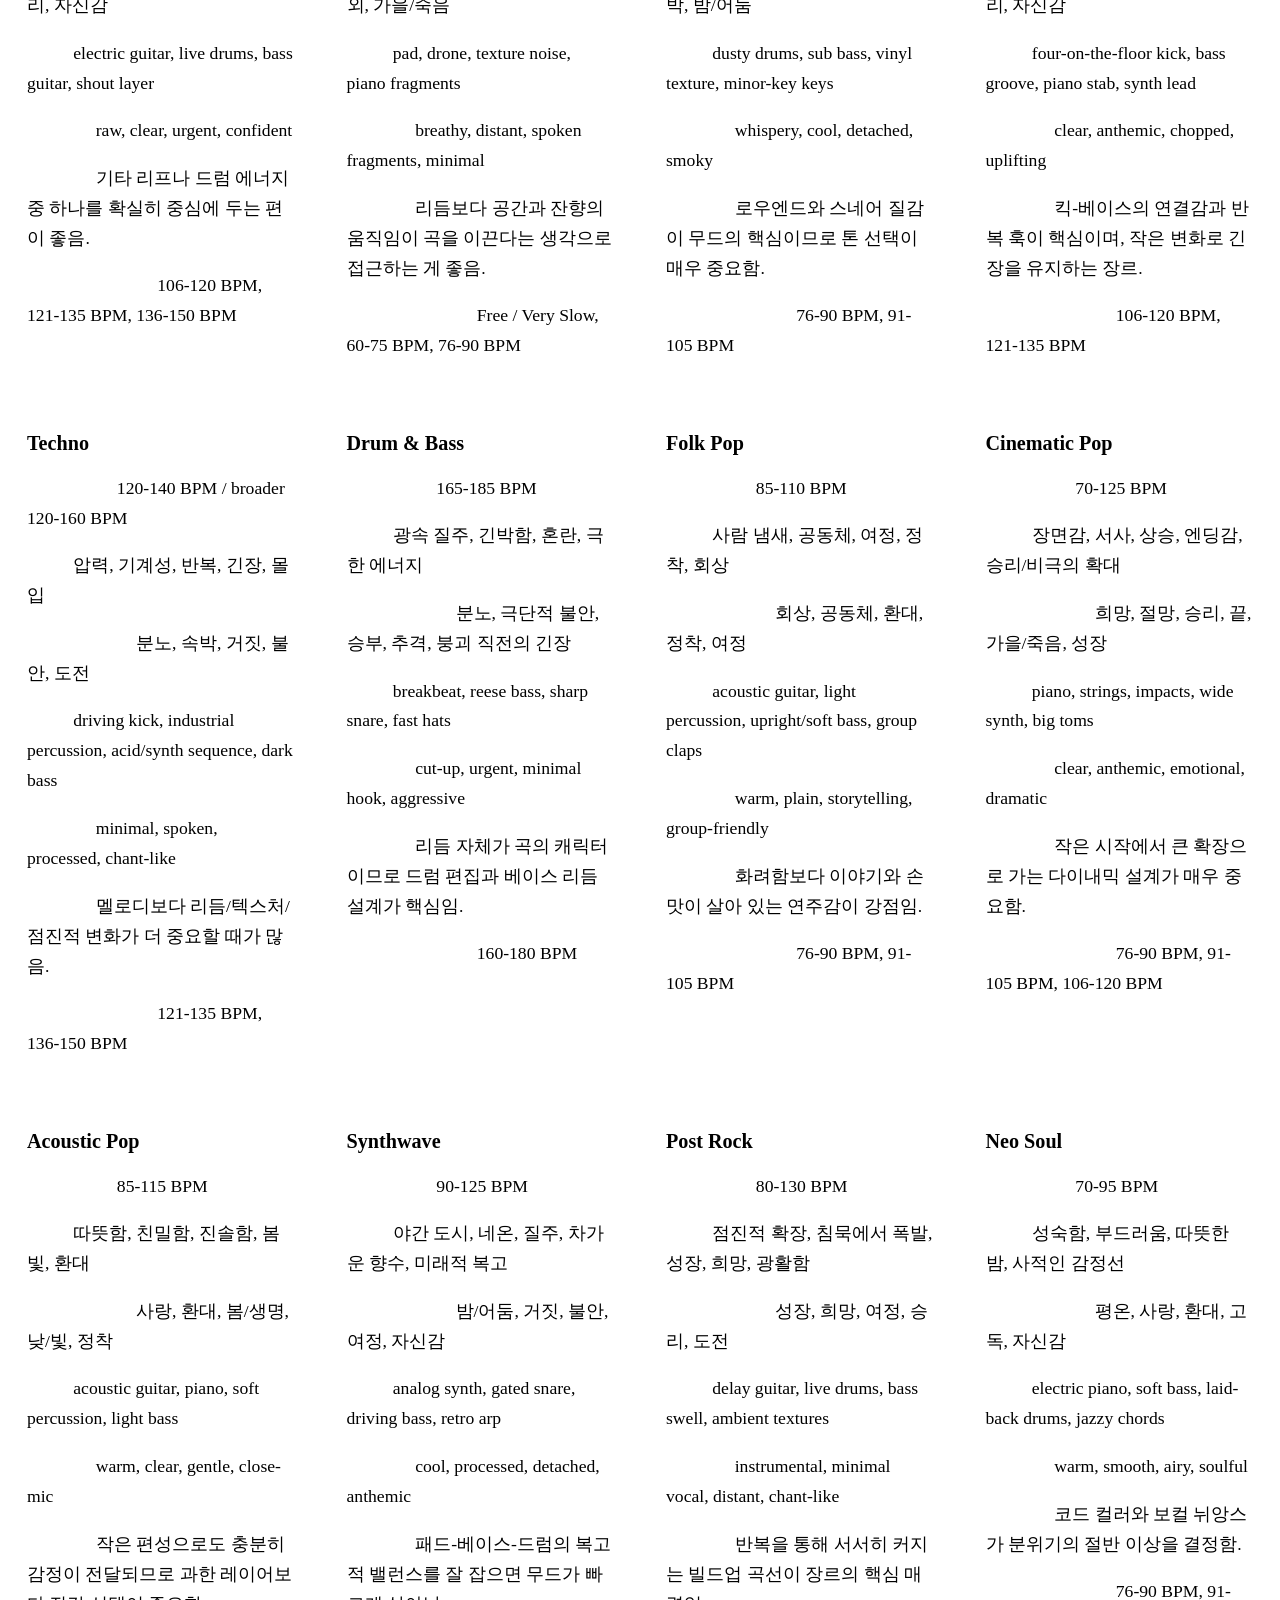
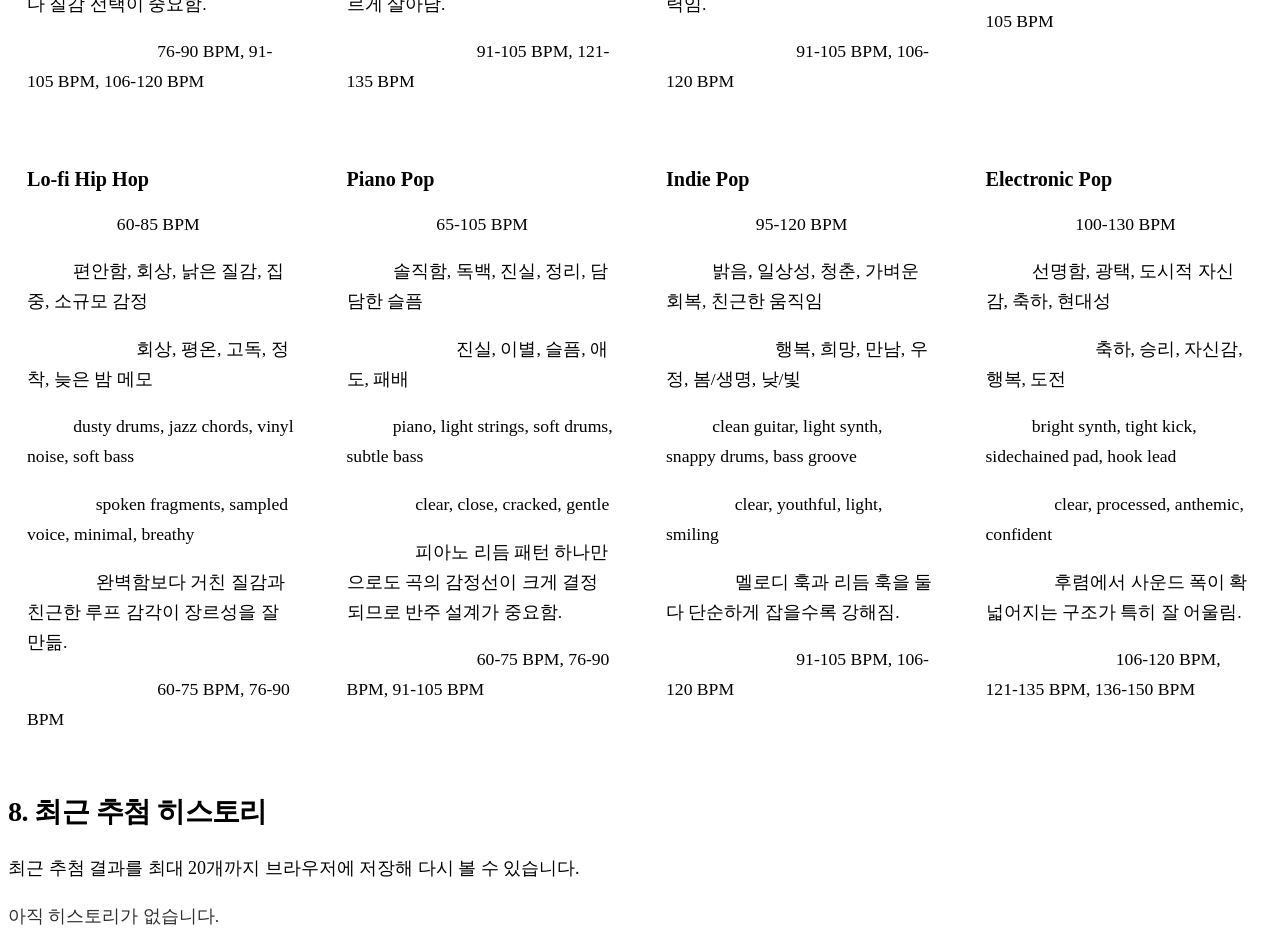
==== commit 024aa5d7: "Update index.html" ====
--- a/index.html
+++ b/index.html
@@ -2,116 +2,167 @@
 <html lang="ko">
 <head>
   <meta charset="UTF-8" />
-  <meta name="viewport" content="width=device-width, initial-scale=1.0" />
+  <meta
+    name="viewport"
+    content="width=device-width, initial-scale=1.0"
+  />
   <title>Music Idea Randomizer</title>
+  <meta
+    name="description"
+    content="대주제 1~2개를 선택하고 감정, 이미지, 행동, 시공간, 영어 키워드를 랜덤 추첨하는 음악 아이디어 랜덤라이저"
+  />
   <link rel="stylesheet" href="./style.css" />
+  <script src="./app.js" defer></script>
 </head>
 <body>
-  <div class="app-shell">
+  <div class="site-shell">
     <header class="hero">
-      <div class="top-nav">
-        <a class="nav-link" href="./index.html">추첨기</a>
-        <a class="nav-link" href="./admin.html">JSON 변환기</a>
+      <div class="hero__content">
+        <p class="hero__eyebrow">MUSIC IDEA RANDOMIZER</p>
+        <h1>음악 아이디어 랜덤 추첨기</h1>
+        <p class="hero__desc">
+          대주제를 1개 또는 2개 선택한 뒤, 감정 · 이미지 · 행동 · 시공간 · 영어 키워드를 랜덤으로 뽑고
+          추천 장르와 BPM 가이드까지 함께 확인할 수 있습니다.
+        </p>
+
+        <div class="hero__nav">
+          <a href="./admin.html" class="nav-link">데이터 관리자</a>
+        </div>
       </div>
-      <p class="hero-kicker">Music Idea Randomizer</p>
-      <h1>음악 창작 키워드 추첨기</h1>
-      <p class="hero-desc">
-        대주제를 1개 또는 2개 고르고, 각 대주제 안에 저장된
-        감정 / 이미지 / 행동 / 시공간 / 영어 키워드를 랜덤으로 추첨하세요.
-      </p>
     </header>
 
-    <main class="main-grid">
+    <main class="page-layout">
+      <!-- 1. Theme Selection -->
       <section class="panel">
-        <div class="panel-head">
+        <div class="panel__header">
           <div>
-            <h2>BPM / 장르 가이드</h2>
-            <p class="panel-sub">라이브러리에 적어둔 BPM/장르 참고 정보</p>
-          </div>
-        </div>
-
-        <div class="guide-grid">
-          <div class="guide-block">
-            <h3>BPM 가이드</h3>
-            <div id="bpmLibraryView" class="guide-list"></div>
-          </div>
-
-          <div class="guide-block">
-            <h3>장르 가이드</h3>
-            <div id="genreLibraryView" class="guide-list"></div>
-          </div>
-        </div>
-      </section>
-      <section class="panel">
-        <div class="panel-head">
-          <div>
-            <h2>대주제 선택</h2>
-            <p class="panel-sub">최대 2개까지 선택할 수 있어요.</p>
-          </div>
-          <div id="selectedSummary" class="selected-summary">
-            선택된 대주제: 없음
+            <h2>1. 대주제 선택</h2>
+            <p class="panel__desc">
+              대주제는 최대 2개까지 선택할 수 있습니다. 두 개를 선택하면 키워드 풀과 추천값이 함께 반영됩니다.
+            </p>
           </div>
         </div>
 
         <div id="themeGrid" class="theme-grid"></div>
       </section>
 
-      <section class="panel control-panel">
-        <div class="control-buttons">
-          <button id="drawBtn" class="btn btn-primary">랜덤 추첨</button>
-          <button id="copyKeywordsBtn" class="btn btn-secondary">전체 키워드 복사</button>
-          <button id="copyBtn" class="btn btn-ghost">결과 복사</button>
-          <button id="resetBtn" class="btn btn-ghost">선택 초기화</button>
-        </div>
-        <p class="panel-note">
-          추천 장르 / BPM은 선택한 대주제들의 추천값을 합산해 상위 순서로 보여줍니다.
-        </p>
-      </section>
-
+      <!-- 2. Selected Themes + Main Actions -->
       <section class="panel">
-        <div class="panel-head">
+        <div class="panel__header">
           <div>
-            <h2>추첨 결과</h2>
-            <p class="panel-sub">랜덤 키워드와 추천 장르 / BPM</p>
+            <h2>2. 선택 상태 및 실행</h2>
+            <p class="panel__desc">
+              현재 선택된 대주제를 확인하고 랜덤 추첨, 복사, 초기화를 실행할 수 있습니다.
+            </p>
           </div>
         </div>
 
-        <div id="emptyState" class="empty-state">
-          아직 추첨 결과가 없습니다. 대주제를 1개 이상 선택한 뒤
-          <strong>랜덤 추첨</strong> 버튼을 눌러보세요.
+        <div id="selectedThemesView" class="selected-themes-view"></div>
+
+        <div class="action-bar main-actions">
+          <button type="button" id="drawBtn">랜덤 추첨</button>
+          <button type="button" id="resetBtn">선택 초기화</button>
+          <button type="button" id="copyResultBtn">전체 결과 복사</button>
+          <button type="button" id="copyKeywordsBtn">키워드만 복사</button>
+        </div>
+      </section>
+
+      <!-- 3. Keyword Draw Result -->
+      <section class="panel">
+        <div class="panel__header">
+          <div>
+            <h2>3. 랜덤 키워드 결과</h2>
+            <p class="panel__desc">
+              각 카테고리별로 1개씩 추첨됩니다. 카드 안에서 개별 재추첨과 개별 복사도 가능합니다.
+            </p>
+          </div>
         </div>
 
-        <div id="resultWrap" class="result-wrap is-hidden">
-          <div class="result-section">
-            <h3>선택 주제별 추천</h3>
-            <div id="themeRecommendationsView" class="theme-recommend-grid"></div>
+        <div id="keywordResults" class="card-grid keyword-results-grid"></div>
+      </section>
+
+      <!-- 4. Recommended Genre / BPM -->
+      <section class="panel">
+        <div class="panel__header">
+          <div>
+            <h2>4. 추천 장르 · BPM</h2>
+            <p class="panel__desc">
+              선택한 대주제의 추천값을 합산하여 상위 장르와 BPM 구간을 보여줍니다.
+            </p>
           </div>
-          <div class="result-section">
-            <h3>선택된 대주제</h3>
-            <div id="selectedThemesView" class="selected-themes-view"></div>
+        </div>
+
+        <div class="recommend-layout">
+          <div>
+            <h3 class="section-subtitle">추천 장르</h3>
+            <div id="genreResults" class="card-grid recommend-grid"></div>
           </div>
 
-          <div class="result-section">
-            <h3>랜덤 키워드</h3>
-            <div id="keywordCards" class="keyword-cards"></div>
-          </div>
-
-          <div class="recommend-grid">
-            <div class="result-section">
-              <h3>추천 장르</h3>
-              <div id="genreRecommendations" class="recommend-list"></div>
-            </div>
-
-            <div class="result-section">
-              <h3>추천 BPM</h3>
-              <div id="bpmRecommendations" class="recommend-list"></div>
-            </div>
+          <div>
+            <h3 class="section-subtitle">추천 BPM</h3>
+            <div id="bpmResults" class="card-grid recommend-grid"></div>
           </div>
         </div>
+      </section>
+
+      <!-- 5. Theme-based Recommendation Cards -->
+      <section class="panel">
+        <div class="panel__header">
+          <div>
+            <h2>5. 대주제별 추천 해설</h2>
+            <p class="panel__desc">
+              현재 선택한 각 대주제에 대해, 어떤 장르와 BPM이 잘 맞는지 이유와 함께 확인합니다.
+            </p>
+          </div>
+        </div>
+
+        <div id="themeRecommendationsView" class="card-grid theme-rec-grid"></div>
+      </section>
+
+      <!-- 6. BPM Guide -->
+      <section class="panel">
+        <div class="panel__header">
+          <div>
+            <h2>6. BPM 가이드</h2>
+            <p class="panel__desc">
+              BPM 구간별 분위기, 잘 맞는 테마, 자주 어울리는 장르, 작곡 팁을 한 번에 확인할 수 있습니다.
+            </p>
+          </div>
+        </div>
+
+        <div id="bpmLibraryView" class="guide-grid bpm-guide-grid"></div>
+      </section>
+
+      <!-- 7. Genre Guide -->
+      <section class="panel">
+        <div class="panel__header">
+          <div>
+            <h2>7. 장르 가이드</h2>
+            <p class="panel__desc">
+              장르별 대표 BPM, 무드, 어울리는 테마, 악기, 보컬 톤, 편곡 팁을 참고용으로 볼 수 있습니다.
+            </p>
+          </div>
+        </div>
+
+        <div id="genreLibraryView" class="guide-grid genre-guide-grid"></div>
+      </section>
+
+      <!-- 8. History -->
+      <section class="panel">
+        <div class="panel__header">
+          <div>
+            <h2>8. 최근 추첨 히스토리</h2>
+            <p class="panel__desc">
+              최근 추첨 결과를 최대 20개까지 브라우저에 저장해 다시 볼 수 있습니다.
+            </p>
+          </div>
+        </div>
+
+        <div id="historyView" class="history-grid"></div>
       </section>
     </main>
   </div>
 
-  <script src="./app.js"></script>
+  <div id="toast" class="toast" aria-live="polite"></div>
 </body>
 </html>
--- a/style.css
+++ b/style.css
@@ -1,526 +1,531 @@
+/* =========================================
+   1) Typography Scale
+========================================= */
+html {
+  font-size: 18px;
+}
+
+body {
+  font-size: 1rem;
+  line-height: 1.72;
+  -webkit-font-smoothing: antialiased;
+  text-rendering: optimizeLegibility;
+}
+
+h1 {
+  font-size: clamp(2rem, 4vw, 3.2rem);
+  line-height: 1.16;
+  letter-spacing: -0.03em;
+}
+
+h2 {
+  font-size: clamp(1.35rem, 2.2vw, 2rem);
+  line-height: 1.24;
+  letter-spacing: -0.02em;
+}
+
+h3 {
+  font-size: clamp(1.08rem, 1.7vw, 1.35rem);
+  line-height: 1.3;
+  letter-spacing: -0.015em;
+}
+
+p,
+li,
+label,
+button,
+input,
+textarea,
+select {
+  font-size: 1rem;
+}
+
+/* =========================================
+   2) Role Color Tokens
+========================================= */
 :root {
-  --bg: #0f1220;
-  --bg-2: #14182b;
-  --panel: rgba(255, 255, 255, 0.05);
-  --panel-strong: rgba(255, 255, 255, 0.08);
-  --line: rgba(255, 255, 255, 0.1);
-  --text: #f7f8fc;
-  --muted: #aab2cf;
-  --primary: #7c8cff;
-  --primary-strong: #6074ff;
-  --chip: #232942;
-  --chip-active: rgba(124, 140, 255, 0.18);
-  --shadow: 0 18px 40px rgba(0, 0, 0, 0.28);
-  --radius-xl: 22px;
-  --radius-lg: 18px;
-  --radius-md: 14px;
-  --radius-sm: 12px;
-}
-
-* {
-  box-sizing: border-box;
-}
-
-html,
-body {
-  margin: 0;
-  padding: 0;
-}
-
-body {
-  font-family: "Pretendard", "Apple SD Gothic Neo", "Noto Sans KR", sans-serif;
-  color: var(--text);
-  background:
-    radial-gradient(circle at 0% 0%, rgba(124, 140, 255, 0.16), transparent 30%),
-    radial-gradient(circle at 100% 0%, rgba(90, 210, 180, 0.12), transparent 24%),
-    linear-gradient(180deg, var(--bg), var(--bg-2));
-  min-height: 100vh;
-}
-
-.app-shell {
-  width: min(1120px, calc(100% - 28px));
-  margin: 0 auto;
-  padding: 28px 0 48px;
-}
-
-.hero {
-  margin-bottom: 22px;
-}
-
-.hero-kicker {
-  margin: 0 0 10px;
-  color: #a6b2ff;
-  font-weight: 700;
-  font-size: 12px;
-  letter-spacing: 0.08em;
-  text-transform: uppercase;
-}
-
-.hero h1 {
-  margin: 0 0 12px;
-  font-size: clamp(28px, 4vw, 42px);
-  line-height: 1.14;
-}
-
-.hero-desc {
-  margin: 0;
-  color: var(--muted);
-  line-height: 1.7;
-  max-width: 760px;
-}
-
-.main-grid {
-  display: grid;
-  gap: 16px;
-}
-
-.panel {
-  background: linear-gradient(180deg, rgba(255,255,255,0.05), rgba(255,255,255,0.03));
-  border: 1px solid var(--line);
-  border-radius: var(--radius-xl);
-  padding: 20px;
-  box-shadow: var(--shadow);
+  --role-draw-1: #7c9cff;
+  --role-draw-2: #5c7cff;
+  --role-draw-shadow: rgba(92, 124, 255, 0.34);
+
+  --role-reset-1: #5f687d;
+  --role-reset-2: #444d62;
+  --role-reset-shadow: rgba(70, 77, 98, 0.28);
+
+  --role-copy-1: #2fd5c4;
+  --role-copy-2: #159f94;
+  --role-copy-shadow: rgba(47, 213, 196, 0.30);
+
+  --role-keyword-1: #f8c35f;
+  --role-keyword-2: #eb9530;
+  --role-keyword-shadow: rgba(248, 195, 95, 0.30);
+
+  --role-mini-reroll-bg: rgba(110, 135, 255, 0.16);
+  --role-mini-reroll-border: rgba(124, 156, 255, 0.28);
+  --role-mini-reroll-text: #dfe8ff;
+
+  --role-mini-copy-bg: rgba(47, 213, 196, 0.12);
+  --role-mini-copy-border: rgba(47, 213, 196, 0.26);
+  --role-mini-copy-text: #d7fffa;
+
+  --focus-ring: 0 0 0 4px rgba(255, 255, 255, 0.09);
+}
+
+/* =========================================
+   3) Shared Button Base
+========================================= */
+.btn-role,
+.mini-btn,
+.theme-tile,
+.nav-link {
+  transition:
+    transform 0.16s ease,
+    box-shadow 0.16s ease,
+    border-color 0.16s ease,
+    background 0.16s ease,
+    opacity 0.16s ease,
+    filter 0.16s ease;
+}
+
+.btn-role:focus-visible,
+.mini-btn:focus-visible,
+.theme-tile:focus-visible,
+.nav-link:focus-visible {
+  outline: none;
+  box-shadow: var(--focus-ring);
+}
+
+.btn-role {
+  display: inline-flex;
+  align-items: center;
+  justify-content: center;
+  gap: 0.56rem;
+  min-height: 52px;
+  padding: 0 18px;
+  border-radius: 15px;
+  border: 1px solid rgba(255, 255, 255, 0.08);
+  font-weight: 800;
+  letter-spacing: -0.01em;
+  user-select: none;
+  position: relative;
+  overflow: hidden;
+}
+
+.btn-role::before {
+  content: "";
+  position: absolute;
+  inset: 0;
+  background: linear-gradient(
+    180deg,
+    rgba(255,255,255,0.12),
+    rgba(255,255,255,0.02)
+  );
+  pointer-events: none;
+}
+
+.btn-role:hover {
+  transform: translateY(-2px);
+}
+
+.btn-role:active {
+  transform: translateY(0);
+}
+
+/* =========================================
+   4) Main Action Buttons
+========================================= */
+.btn-role--draw {
+  color: #ffffff;
+  background: linear-gradient(135deg, var(--role-draw-1), var(--role-draw-2));
+  box-shadow: 0 10px 24px var(--role-draw-shadow);
+}
+
+.btn-role--draw:hover {
+  box-shadow: 0 14px 30px var(--role-draw-shadow);
+  filter: brightness(1.04);
+}
+
+.btn-role--reset {
+  color: #ffffff;
+  background: linear-gradient(135deg, var(--role-reset-1), var(--role-reset-2));
+  box-shadow: 0 8px 20px var(--role-reset-shadow);
+}
+
+.btn-role--reset:hover {
+  filter: brightness(1.06);
+}
+
+.btn-role--copy {
+  color: #ffffff;
+  background: linear-gradient(135deg, var(--role-copy-1), var(--role-copy-2));
+  box-shadow: 0 10px 24px var(--role-copy-shadow);
+}
+
+.btn-role--copy:hover {
+  box-shadow: 0 14px 30px var(--role-copy-shadow);
+  filter: brightness(1.03);
+}
+
+.btn-role--keywords {
+  color: #1d2433;
+  background: linear-gradient(135deg, var(--role-keyword-1), var(--role-keyword-2));
+  box-shadow: 0 10px 24px var(--role-keyword-shadow);
+}
+
+.btn-role--keywords:hover {
+  box-shadow: 0 14px 30px var(--role-keyword-shadow);
+  filter: brightness(1.04);
+}
+
+/* 버튼 그룹 정렬 */
+.action-bar,
+.controls,
+.main-actions,
+.top-actions {
+  display: flex;
+  gap: 12px;
+  flex-wrap: wrap;
+  align-items: center;
+}
+
+/* =========================================
+   5) Theme Tiles - Clearly Distinguishable
+========================================= */
+.theme-tile {
+  display: flex;
+  flex-direction: column;
+  align-items: flex-start;
+  justify-content: center;
+  gap: 7px;
+  width: 100%;
+  min-height: 98px;
+  padding: 15px 15px 14px;
+  border-radius: 18px;
+  border: 1px solid rgba(255,255,255,0.08);
+  background: rgba(255,255,255,0.04);
+  text-align: left;
+  position: relative;
+  user-select: none;
   backdrop-filter: none;
 }
 
-.panel-head {
+.theme-tile:hover {
+  transform: translateY(-2px);
+  border-color: rgba(255,255,255,0.18);
+}
+
+.theme-tile.is-selected {
+  border-color: rgba(255,255,255,0.32);
+  box-shadow:
+    0 0 0 2px rgba(255,255,255,0.06),
+    0 10px 24px rgba(0,0,0,0.16);
+}
+
+.theme-tile.is-selected::after {
+  content: "선택됨";
+  position: absolute;
+  top: 10px;
+  right: 10px;
+  font-size: 0.72rem;
+  font-weight: 800;
+  padding: 5px 8px;
+  border-radius: 999px;
+  background: rgba(255,255,255,0.14);
+  color: #fff;
+}
+
+.theme-tile.is-disabled {
+  opacity: 0.45;
+  filter: grayscale(0.16);
+  cursor: not-allowed;
+}
+
+.theme-tile__emoji {
+  font-size: 1.35rem;
+  line-height: 1;
+}
+
+.theme-tile__label {
+  font-size: 1.04rem;
+  font-weight: 800;
+  line-height: 1.2;
+  letter-spacing: -0.02em;
+}
+
+.theme-tile__sub {
+  font-size: 0.87rem;
+  opacity: 0.84;
+  line-height: 1.2;
+}
+
+/* Theme tone colors */
+.theme-tile[data-tone="warm"] {
+  background: linear-gradient(180deg, rgba(255, 136, 105, 0.20), rgba(255,255,255,0.04));
+}
+
+.theme-tile[data-tone="dark"] {
+  background: linear-gradient(180deg, rgba(99, 106, 128, 0.22), rgba(255,255,255,0.04));
+}
+
+.theme-tile[data-tone="bright"] {
+  background: linear-gradient(180deg, rgba(255, 210, 92, 0.20), rgba(255,255,255,0.04));
+}
+
+.theme-tile[data-tone="sky"] {
+  background: linear-gradient(180deg, rgba(106, 173, 255, 0.20), rgba(255,255,255,0.04));
+}
+
+.theme-tile[data-tone="mint"] {
+  background: linear-gradient(180deg, rgba(86, 213, 177, 0.20), rgba(255,255,255,0.04));
+}
+
+.theme-tile[data-tone="fire"] {
+  background: linear-gradient(180deg, rgba(255, 106, 106, 0.22), rgba(255,255,255,0.04));
+}
+
+.theme-tile[data-tone="earth"] {
+  background: linear-gradient(180deg, rgba(176, 137, 104, 0.22), rgba(255,255,255,0.04));
+}
+
+.theme-tile[data-tone="violet"] {
+  background: linear-gradient(180deg, rgba(156, 118, 255, 0.22), rgba(255,255,255,0.04));
+}
+
+.theme-tile[data-tone="gold"] {
+  background: linear-gradient(180deg, rgba(255, 196, 86, 0.24), rgba(255,255,255,0.04));
+}
+
+.theme-tile[data-tone="neutral"] {
+  background: linear-gradient(180deg, rgba(255,255,255,0.08), rgba(255,255,255,0.03));
+}
+
+/* =========================================
+   6) Mini Buttons Inside Keyword Cards
+========================================= */
+.keyword-card__actions {
+  display: flex;
+  flex-wrap: wrap;
+  gap: 8px;
+  align-items: center;
+}
+
+.mini-btn {
+  display: inline-flex;
+  align-items: center;
+  justify-content: center;
+  gap: 0.4rem;
+  min-height: 37px;
+  padding: 0 11px;
+  border-radius: 11px;
+  font-size: 0.92rem;
+  font-weight: 800;
+  border: 1px solid transparent;
+  user-select: none;
+}
+
+.mini-btn:hover {
+  transform: translateY(-1px);
+}
+
+.mini-btn:active {
+  transform: translateY(0);
+}
+
+.mini-btn--reroll {
+  background: var(--role-mini-reroll-bg);
+  border-color: var(--role-mini-reroll-border);
+  color: var(--role-mini-reroll-text);
+}
+
+.mini-btn--reroll:hover {
+  box-shadow: 0 8px 18px rgba(124, 156, 255, 0.16);
+}
+
+.mini-btn--copy {
+  background: var(--role-mini-copy-bg);
+  border-color: var(--role-mini-copy-border);
+  color: var(--role-mini-copy-text);
+}
+
+.mini-btn--copy:hover {
+  box-shadow: 0 8px 18px rgba(47, 213, 196, 0.14);
+}
+
+/* =========================================
+   7) Cards / Pills / Layout Readability
+========================================= */
+.keyword-card,
+.recommend-card,
+.guide-item,
+.theme-rec-card,
+.history-card {
+  border: 1px solid rgba(255,255,255,0.08);
+  border-radius: 18px;
+  padding: 18px;
+  background: rgba(255,255,255,0.04);
+}
+
+.keyword-card__header,
+.theme-rec-card__header,
+.history-card__top {
   display: flex;
   justify-content: space-between;
   align-items: flex-start;
-  gap: 16px;
-  margin-bottom: 16px;
-}
-
-.panel h2 {
-  margin: 0 0 6px;
-  font-size: 20px;
-}
-
-.panel h3 {
-  margin: 0 0 14px;
-  font-size: 17px;
-}
-
-.panel-sub,
-.panel-note {
-  margin: 0;
-  color: var(--muted);
-  line-height: 1.6;
-}
-
-.selected-summary {
-  background: rgba(255, 255, 255, 0.06);
-  border: 1px solid var(--line);
-  color: #dbe1ff;
+  gap: 12px;
+}
+
+.keyword-card__value {
+  font-size: clamp(1.24rem, 2vw, 1.62rem);
+  font-weight: 900;
+  letter-spacing: -0.03em;
+  margin: 12px 0 10px;
+  line-height: 1.2;
+}
+
+.keyword-card__desc,
+.recommend-card p,
+.guide-item p,
+.theme-rec-line,
+.history-card__meta,
+.history-card__words {
+  font-size: 0.98rem;
+  line-height: 1.7;
+}
+
+.keyword-meta-pill,
+.summary-pill,
+.selected-theme-pill {
+  display: inline-flex;
+  align-items: center;
+  gap: 7px;
+  min-height: 38px;
+  padding: 7px 12px;
   border-radius: 999px;
-  padding: 10px 14px;
-  font-size: 14px;
-  white-space: nowrap;
-}
-
-.theme-grid {
-  display: grid;
-  grid-template-columns: repeat(auto-fill, minmax(170px, 1fr));
-  gap: 12px;
-}
-
-.theme-btn {
-  appearance: none;
-  border: 1px solid var(--line);
-  background: rgba(255, 255, 255, 0.04);
-  color: var(--text);
-  border-radius: var(--radius-lg);
-  padding: 14px 14px 12px;
-  min-height: 84px;
-  text-align: left;
-  cursor: pointer;
-  transition: transform 0.16s ease, border-color 0.16s ease, background 0.16s ease;
-}
-
-.theme-btn:hover {
-  border-color: rgba(124, 140, 255, 0.5);
-}
-
-.theme-btn.is-active {
-  background: linear-gradient(180deg, var(--chip-active), rgba(124, 140, 255, 0.08));
-  border-color: rgba(124, 140, 255, 0.78);
-  box-shadow: inset 0 0 0 1px rgba(124, 140, 255, 0.2);
-}
-
-.theme-btn .ko {
-  display: block;
-  font-size: 16px;
-  font-weight: 700;
-  margin-bottom: 5px;
-}
-
-.theme-btn .en {
-  display: block;
-  font-size: 13px;
-  color: var(--muted);
-}
-
-.control-panel {
-  display: flex;
-  flex-direction: column;
-  gap: 10px;
-}
-
-.control-buttons {
+  background: rgba(255,255,255,0.06);
+  border: 1px solid rgba(255,255,255,0.08);
+  font-size: 0.9rem;
+}
+
+.selected-theme-list {
   display: flex;
   flex-wrap: wrap;
   gap: 10px;
 }
 
-.btn {
-  appearance: none;
-  border: 0;
-  border-radius: var(--radius-md);
-  padding: 13px 18px;
-  font-size: 15px;
-  font-weight: 700;
-  cursor: pointer;
-  transition: transform 0.16s ease, opacity 0.16s ease;
-}
-
-.btn:hover {
-  transform: none;
-  opacity: 0.96;
-}
-
-
-
-.btn-primary {
-  background: linear-gradient(135deg, var(--primary), var(--primary-strong));
-  color: #fff;
-}
-
-.btn-secondary {
-  background: #303755;
-  color: #fff;
-}
-
-.btn-ghost {
-  background: transparent;
-  border: 1px solid var(--line);
-  color: #e3e8ff;
-}
-
-.empty-state {
-  border: 1px dashed var(--line);
-  background: rgba(255, 255, 255, 0.03);
-  border-radius: var(--radius-lg);
-  padding: 18px;
-  color: var(--muted);
-  line-height: 1.7;
-}
-
-.result-wrap {
-  display: grid;
-  gap: 16px;
-}
-
-.is-hidden {
-  display: none !important;
-}
-
-.result-section {
-  background: rgba(255, 255, 255, 0.03);
-  border: 1px solid var(--line);
-  border-radius: var(--radius-lg);
-  padding: 16px;
-}
-
-.selected-themes-view {
-  display: flex;
-  flex-wrap: wrap;
-  gap: 10px;
-}
-
-.theme-tag {
+.selected-theme-pill__label {
+  font-weight: 800;
+}
+
+.selected-theme-pill__sub {
+  opacity: 0.8;
+  font-size: 0.85rem;
+}
+
+.recommend-card__rank {
   display: inline-flex;
   align-items: center;
-  gap: 8px;
-  background: var(--chip);
-  border: 1px solid var(--line);
+  justify-content: center;
+  min-width: 42px;
+  min-height: 42px;
   border-radius: 999px;
-  padding: 10px 14px;
-  font-size: 14px;
-}
-
-.theme-tag span {
-  color: var(--muted);
-}
-
-.keyword-cards {
+  background: rgba(255,255,255,0.08);
+  font-weight: 900;
+  margin-bottom: 10px;
+}
+
+.empty-note {
+  font-size: 0.98rem;
+  line-height: 1.65;
+  opacity: 0.82;
+}
+
+.guide-grid,
+.reference-grid,
+.bpm-guide-grid,
+.genre-guide-grid {
   display: grid;
-  grid-template-columns: repeat(auto-fit, minmax(185px, 1fr));
-  gap: 12px;
-}
-
-.keyword-card {
-  background: linear-gradient(180deg, rgba(124, 140, 255, 0.12), rgba(255, 255, 255, 0.03));
-  border: 1px solid var(--line);
-  border-radius: var(--radius-md);
-  padding: 14px;
-}
-
-.keyword-label {
-  color: #b2badb;
-  font-size: 13px;
-  margin-bottom: 8px;
-}
-
-.keyword-value {
-  font-size: 18px;
-  font-weight: 700;
-  line-height: 1.5;
-  word-break: keep-all;
-}
-
-.recommend-grid {
-  display: grid;
-  grid-template-columns: 1fr 1fr;
-  gap: 12px;
-}
-
-.recommend-list {
-  display: grid;
-  gap: 10px;
-}
-
-.recommend-item {
-  background: var(--chip);
-  border: 1px solid var(--line);
-  border-radius: var(--radius-md);
-  padding: 12px 14px;
-}
-
-.recommend-top {
-  display: flex;
-  justify-content: space-between;
-  align-items: center;
-  gap: 12px;
-  margin-bottom: 6px;
-}
-
-.recommend-name {
-  font-weight: 700;
-}
-
-.recommend-score {
-  font-size: 12px;
-  color: #cfdaff;
-  background: rgba(124, 140, 255, 0.15);
-  border: 1px solid rgba(124, 140, 255, 0.24);
-  border-radius: 999px;
-  padding: 4px 8px;
-  white-space: nowrap;
-}
-
-.recommend-reason {
-  color: var(--muted);
-  font-size: 13px;
-  line-height: 1.6;
-}
-
+  grid-template-columns: repeat(auto-fit, minmax(290px, 1fr));
+  gap: 14px;
+}
+
+.guide-item h4 {
+  margin: 0 0 10px;
+  font-size: 1.12rem;
+  line-height: 1.25;
+}
+
+.guide-item strong {
+  color: #ffffff;
+}
+
+/* =========================================
+   8) Toast Feedback
+========================================= */
 .toast {
   position: fixed;
   left: 50%;
-  bottom: 24px;
-  transform: translateX(-50%);
-  background: #20263d;
+  bottom: 22px;
+  transform: translateX(-50%) translateY(20px);
+  opacity: 0;
+  pointer-events: none;
+  min-width: 220px;
+  max-width: min(90vw, 560px);
+  padding: 14px 18px;
+  border-radius: 14px;
+  background: rgba(17, 24, 39, 0.92);
   color: #fff;
-  border: 1px solid var(--line);
-  border-radius: 999px;
-  padding: 12px 16px;
-  box-shadow: var(--shadow);
-  z-index: 999;
-  font-size: 14px;
-}
-
-@media (max-width: 820px) {
-  .panel-head {
+  border: 1px solid rgba(255,255,255,0.08);
+  box-shadow: 0 16px 32px rgba(0,0,0,0.25);
+  z-index: 9999;
+  transition: opacity 0.2s ease, transform 0.2s ease;
+  font-size: 0.96rem;
+  line-height: 1.5;
+}
+
+.toast.is-visible {
+  opacity: 1;
+  transform: translateX(-50%) translateY(0);
+}
+
+.toast--success {
+  background: rgba(20, 115, 96, 0.95);
+}
+
+.toast--warning {
+  background: rgba(146, 95, 17, 0.95);
+}
+
+.toast--error {
+  background: rgba(131, 32, 58, 0.96);
+}
+
+/* =========================================
+   9) Mobile Tuning
+========================================= */
+@media (max-width: 760px) {
+  html {
+    font-size: 17px;
+  }
+
+  .btn-role {
+    width: 100%;
+  }
+
+  .theme-tile {
+    min-height: 90px;
+  }
+
+  .keyword-card__header,
+  .theme-rec-card__header,
+  .history-card__top {
     flex-direction: column;
   }
 
-  .selected-summary {
-    width: 100%;
-    white-space: normal;
-  }
-
-  .recommend-grid {
-    grid-template-columns: 1fr;
-  }
-}
-
-@media (max-width: 720px) {
-  .app-shell {
-    width: min(100% - 18px, 1100px);
-    padding-top: 18px;
-  }
-
-  .panel {
-    padding: 16px;
-  }
-
-  .theme-grid {
-    grid-template-columns: repeat(2, 1fr);
-  }
-
-  .keyword-cards {
-    grid-template-columns: 1fr 1fr;
-  }
-}
-
-@media (max-width: 520px) {
-  .theme-grid,
-  .keyword-cards {
-    grid-template-columns: 1fr;
-  }
-
-  .control-buttons {
-    flex-direction: column;
-  }
-
-  .btn {
+  .keyword-card__actions {
     width: 100%;
   }
-}
-
-.theme-btn,
-.btn,
-.theme-tag,
-.nav-link,
-.keyword-card-actions button {
-  user-select: none;
-}
-
-.top-nav {
-  display: flex;
-  gap: 10px;
-  flex-wrap: wrap;
-  margin-bottom: 14px;
-}
-
-.nav-link {
-  display: inline-flex;
-  align-items: center;
-  padding: 10px 14px;
-  border-radius: 999px;
-  background: rgba(255,255,255,0.05);
-  border: 1px solid var(--line);
-  color: #e3e8ff;
-  text-decoration: none;
-  font-size: 14px;
-  font-weight: 700;
-}
-
-.nav-link:hover {
-  border-color: rgba(124, 140, 255, 0.6);
-}
-
-.guide-grid {
-  display: grid;
-  grid-template-columns: 1fr 1fr;
-  gap: 12px;
-}
-
-.guide-block {
-  background: rgba(255,255,255,0.03);
-  border: 1px solid var(--line);
-  border-radius: var(--radius-lg);
-  padding: 16px;
-}
-
-.guide-list {
-  display: grid;
-  gap: 10px;
-}
-
-.guide-item {
-  background: var(--chip);
-  border: 1px solid var(--line);
-  border-radius: var(--radius-md);
-  padding: 12px 14px;
-}
-
-.guide-item-title {
-  font-weight: 700;
-  margin-bottom: 6px;
-}
-
-.guide-item-desc {
-  color: var(--muted);
-  font-size: 13px;
-  line-height: 1.6;
-}
-
-.keyword-card-actions {
-  display: flex;
-  gap: 8px;
-  margin-top: 12px;
-  flex-wrap: wrap;
-}
-
-.keyword-mini-btn {
-  appearance: none;
-  border: 1px solid var(--line);
-  background: rgba(255,255,255,0.04);
-  color: #e6ebff;
-  border-radius: 999px;
-  padding: 7px 11px;
-  font-size: 12px;
-  font-weight: 700;
-  cursor: pointer;
-}
-
-.keyword-mini-btn:hover {
-  border-color: rgba(124, 140, 255, 0.6);
-}
-
-.theme-recommend-grid {
-  display: grid;
-  gap: 12px;
-}
-
-.theme-recommend-card {
-  background: var(--chip);
-  border: 1px solid var(--line);
-  border-radius: var(--radius-md);
-  padding: 14px;
-}
-
-.theme-recommend-title {
-  font-weight: 700;
-  margin-bottom: 10px;
-}
-
-.theme-recommend-sub {
-  color: var(--muted);
-  font-size: 13px;
-  line-height: 1.6;
-  margin-bottom: 6px;
-}
-
-.keyword-card {
-  background: linear-gradient(180deg, rgba(124, 140, 255, 0.09), rgba(255, 255, 255, 0.03));
-}
-
-.panel {
-  box-shadow: 0 10px 24px rgba(0, 0, 0, 0.18);
-  backdrop-filter: none;
-}
-
-.theme-btn,
-.btn,
-.nav-link,
-.keyword-mini-btn {
-  transition: background-color 0.15s ease, border-color 0.15s ease, opacity 0.15s ease;
-}
-
-@media (max-width: 820px) {
-  .guide-grid {
-    grid-template-columns: 1fr;
+
+  .mini-btn {
+    flex: 1 1 calc(50% - 4px);
   }
 }
